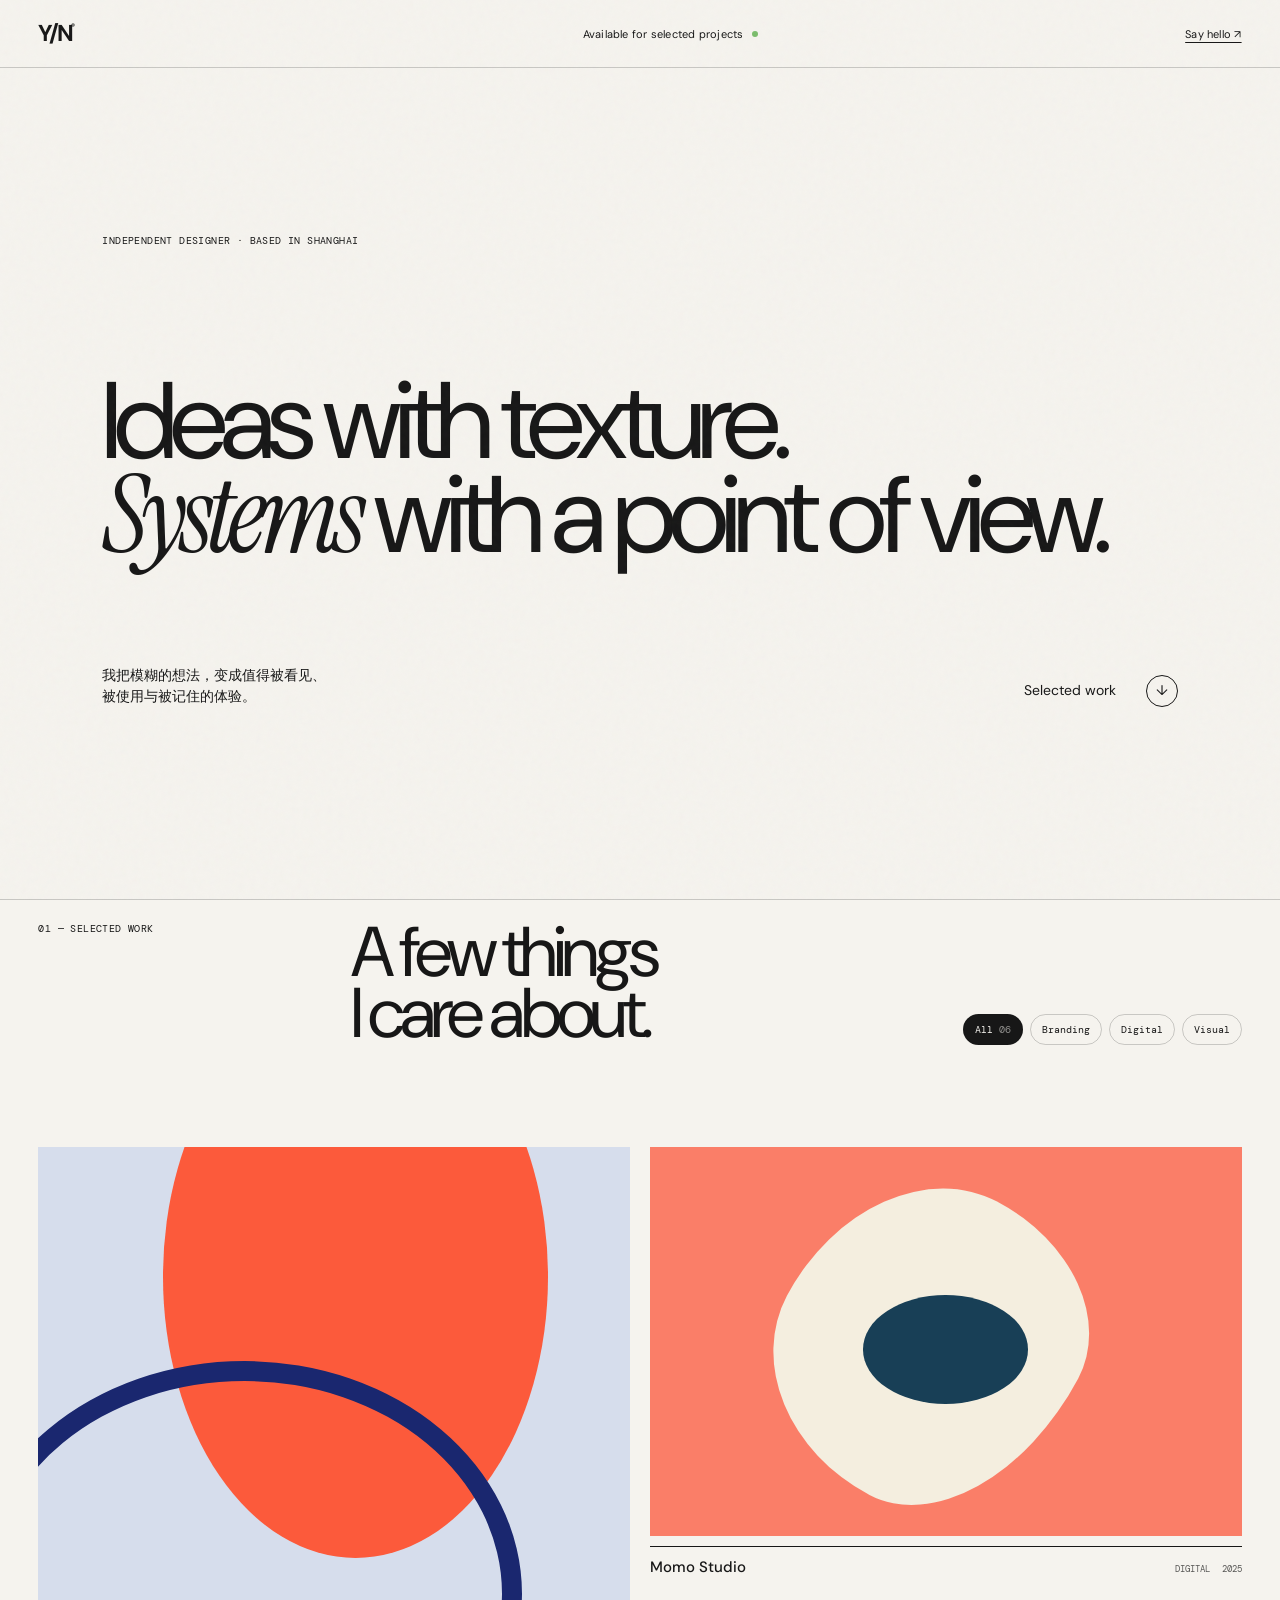
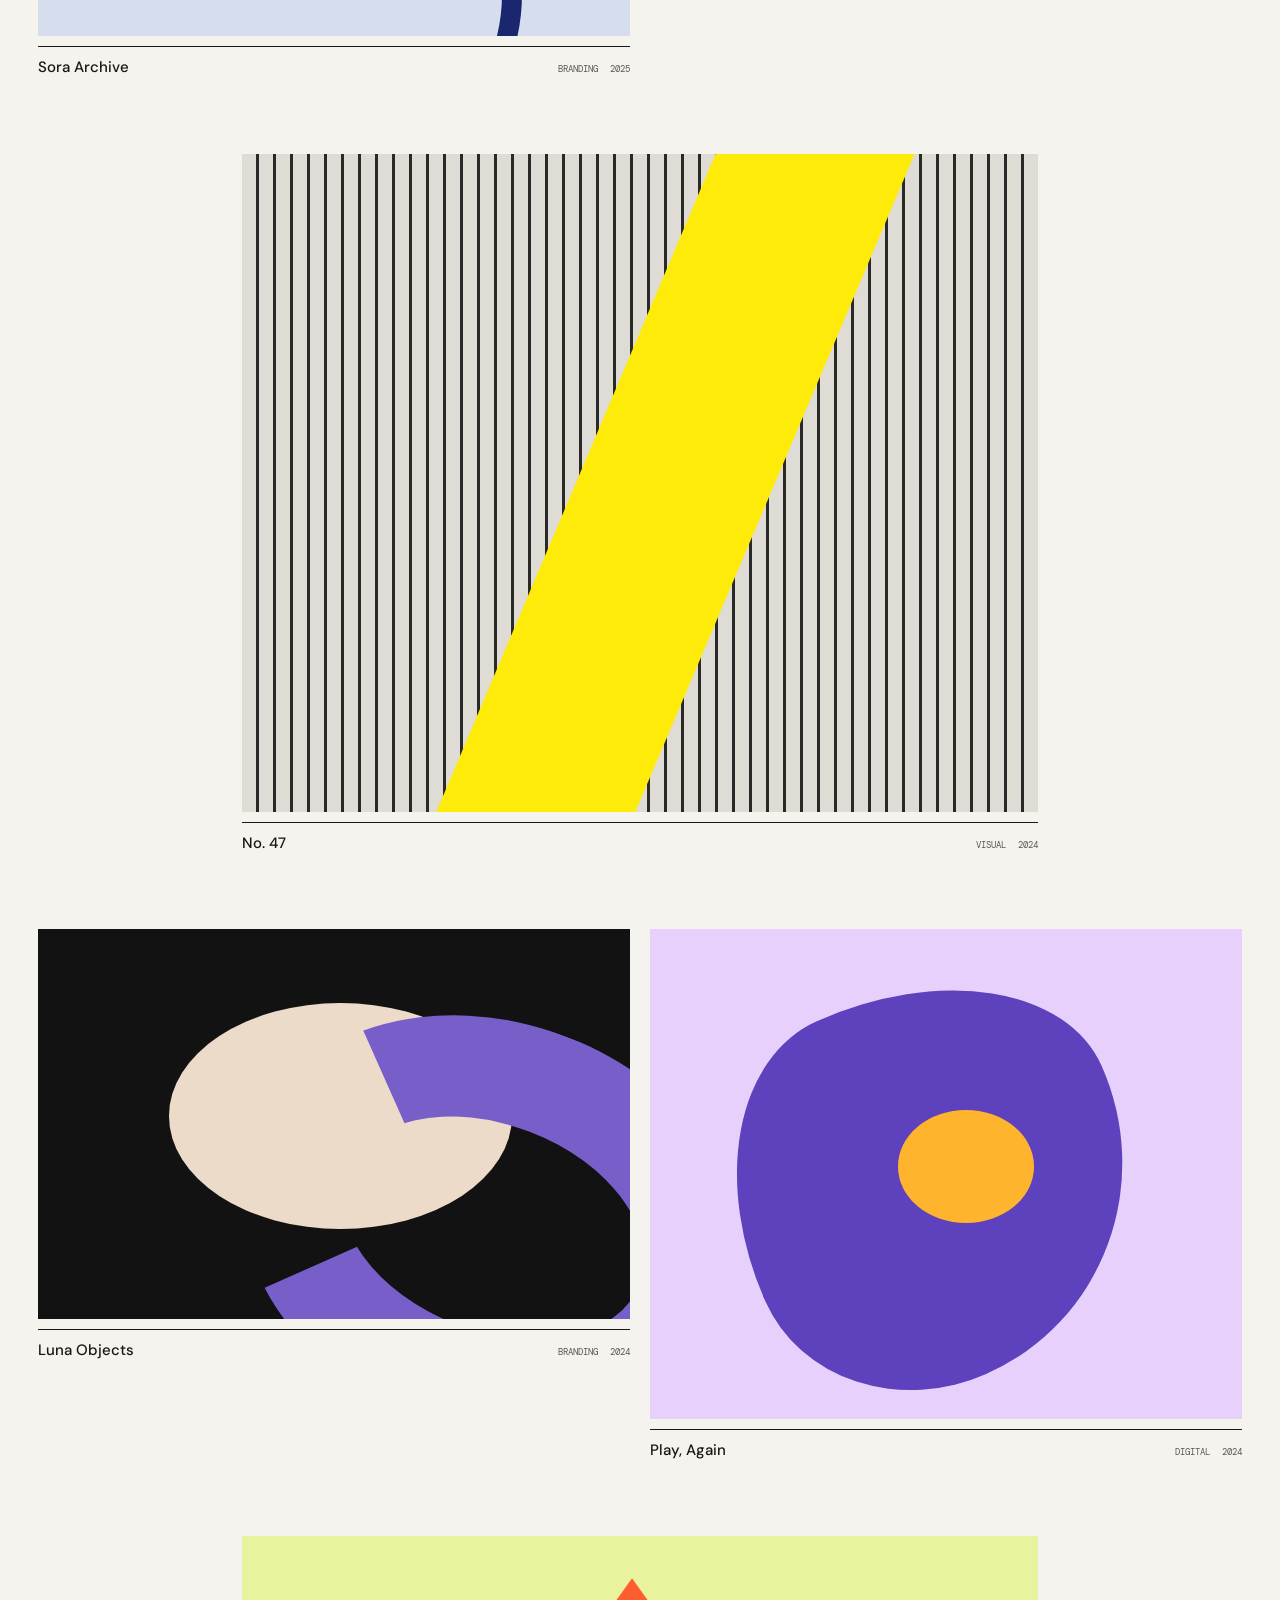
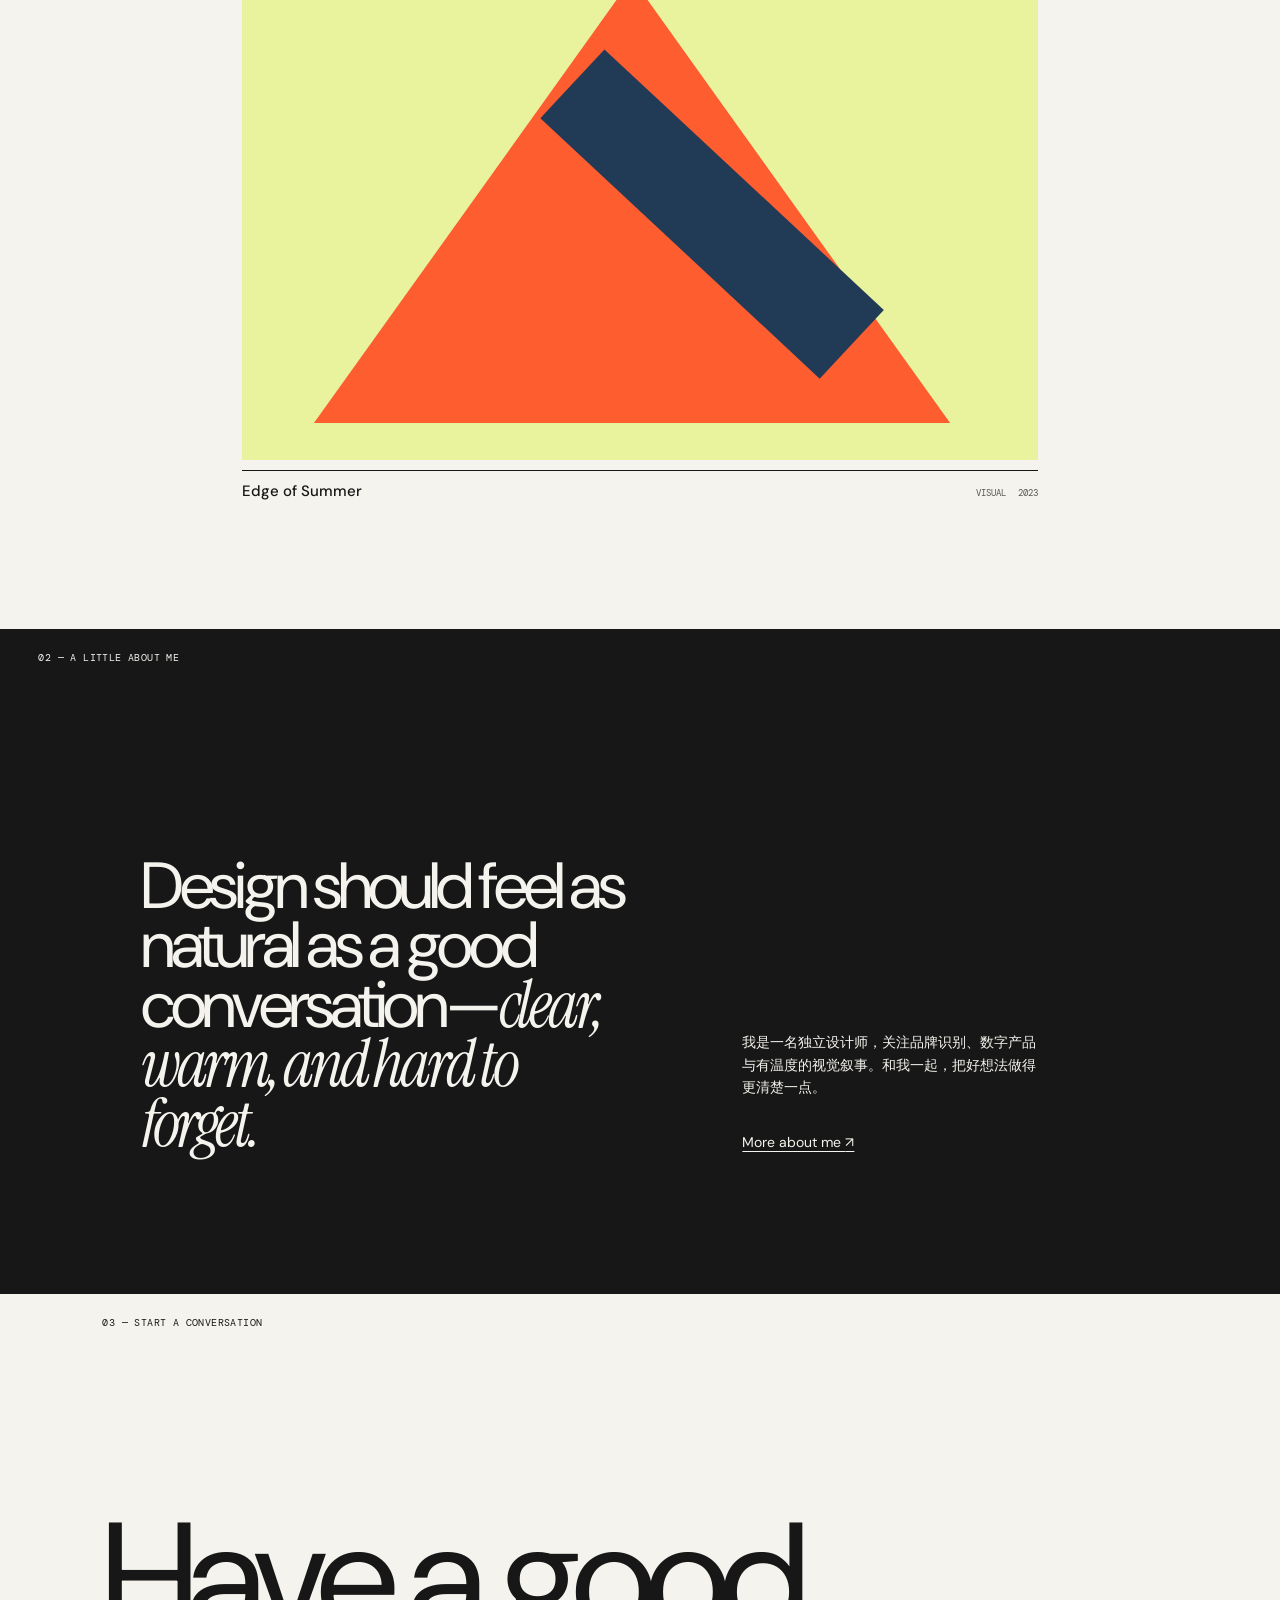
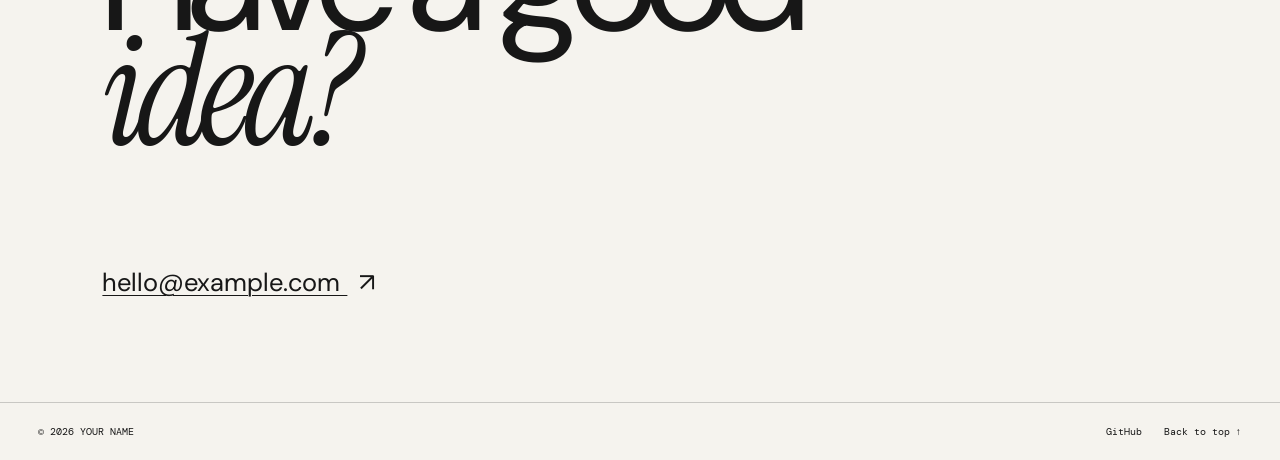
==== index.html @ c236bac7 "Create portfolio landing page" ====
<!doctype html>
<html lang="zh-CN">
  <head>
    <meta charset="UTF-8" />
    <meta name="viewport" content="width=device-width, initial-scale=1" />
    <meta
      name="description"
      content="YOUR NAME 的设计作品集，收录品牌、数字产品与视觉实验。"
    />
    <title>YOUR NAME — Design portfolio</title>
    <link rel="preconnect" href="https://fonts.googleapis.com" />
    <link rel="preconnect" href="https://fonts.gstatic.com" crossorigin />
    <link
      href="https://fonts.googleapis.com/css2?family=DM+Mono&family=DM+Sans:opsz,wght@9..40,400;9..40,500;9..40,700&family=Instrument+Serif:ital@0;1&display=swap"
      rel="stylesheet"
    />
    <link rel="stylesheet" href="style.css" />
  </head>
  <body>
    <div class="noise" aria-hidden="true"></div>

    <header class="site-header">
      <a class="wordmark" href="#top" aria-label="回到页面顶部">Y/N<span>®</span></a>
      <p class="availability">Available for selected projects <i></i></p>
      <a class="header-link" href="mailto:hello@example.com">Say hello ↗</a>
    </header>

    <main id="top">
      <section class="hero" aria-labelledby="hero-title">
        <p class="eyebrow">Independent designer · Based in Shanghai</p>
        <h1 id="hero-title">Ideas with texture.<br /><em>Systems</em> with a point of view.</h1>
        <div class="hero-foot">
          <p>
            我把模糊的想法，变成值得被看见、<br />
            被使用与被记住的体验。
          </p>
          <a class="scroll-cue" href="#work">Selected work <span>↓</span></a>
        </div>
      </section>

      <section class="work" id="work" aria-labelledby="work-title">
        <div class="section-head">
          <p class="eyebrow">01 — Selected work</p>
          <h2 id="work-title">A few things<br />I care about.</h2>
          <div class="filters" aria-label="作品分类">
            <button class="filter is-active" data-filter="all" type="button">All <span>06</span></button>
            <button class="filter" data-filter="Branding" type="button">Branding</button>
            <button class="filter" data-filter="Digital" type="button">Digital</button>
            <button class="filter" data-filter="Visual" type="button">Visual</button>
          </div>
        </div>
        <div class="projects" id="projects" aria-live="polite"></div>
      </section>

      <section class="about" id="about" aria-labelledby="about-title">
        <p class="eyebrow">02 — A little about me</p>
        <div class="about-copy">
          <h2 id="about-title">
            Design should feel as natural as a good conversation—<em>clear, warm, and hard to forget.</em>
          </h2>
          <div class="about-detail">
            <p>
              我是一名独立设计师，关注品牌识别、数字产品与有温度的视觉叙事。和我一起，把好想法做得更清楚一点。
            </p>
            <a class="text-link" href="mailto:hello@example.com">More about me <span>↗</span></a>
          </div>
        </div>
      </section>

      <section class="contact" id="contact" aria-labelledby="contact-title">
        <p class="eyebrow">03 — Start a conversation</p>
        <h2 id="contact-title">Have a good<br /><em>idea?</em></h2>
        <a class="contact-link" href="mailto:hello@example.com">hello@example.com <span>↗</span></a>
      </section>
    </main>

    <footer>
      <p>© <span id="year"></span> YOUR NAME</p>
      <div>
        <a href="https://github.com/AIcellTW93" target="_blank" rel="noreferrer">GitHub</a>
        <a href="#top">Back to top ↑</a>
      </div>
    </footer>

    <template id="project-template">
      <article class="project">
        <a class="project-link" href="#contact">
          <div class="project-image"><div class="art" aria-hidden="true"></div></div>
          <div class="project-meta">
            <h3></h3>
            <p class="project-type"></p>
            <p class="project-year"></p>
          </div>
        </a>
      </article>
    </template>
    <script src="script.js"></script>
  </body>
</html>
---- style.css ----
:root {
  --ink: #171717;
  --paper: #f5f3ee;
  --accent: #ff5c35;
  --line: rgba(23, 23, 23, 0.2);
  --sans: "DM Sans", "PingFang SC", "Microsoft YaHei", sans-serif;
  --serif: "Instrument Serif", "Songti SC", serif;
  --mono: "DM Mono", monospace;
}

* { box-sizing: border-box; }
html { scroll-behavior: smooth; }
body { background: var(--paper); color: var(--ink); font-family: var(--sans); margin: 0; }
a { color: inherit; text-decoration: none; }
button { color: inherit; font: inherit; }

.noise {
  background-image: url("data:image/svg+xml,%3Csvg viewBox='0 0 180 180' xmlns='http://www.w3.org/2000/svg'%3E%3Cfilter id='n'%3E%3CfeTurbulence type='fractalNoise' baseFrequency='.85' numOctaves='4' stitchTiles='stitch'/%3E%3C/filter%3E%3Crect width='100%25' height='100%25' filter='url(%23n)' opacity='.8'/%3E%3C/svg%3E");
  inset: 0; opacity: .035; pointer-events: none; position: fixed; z-index: 10;
}

.site-header, footer { align-items: center; display: flex; justify-content: space-between; padding: 22px 3vw; }
.site-header { border-bottom: 1px solid var(--line); font-size: 11px; letter-spacing: .02em; position: relative; z-index: 1; }
.wordmark { font-size: 23px; font-weight: 700; letter-spacing: -.12em; line-height: 1; }
.wordmark span { font-size: 8px; letter-spacing: 0; vertical-align: top; }
.availability { align-items: center; display: flex; gap: 8px; margin: 0 0 0 80px; }
.availability i { animation: breathe 2s infinite; background: #7bbd6c; border-radius: 50%; height: 6px; width: 6px; }
.header-link, .text-link, .contact-link { text-decoration: underline; text-decoration-thickness: 1px; text-underline-offset: 4px; }

.hero { min-height: calc(100vh - 69px); padding: 13vw 8vw 4vw; }
.eyebrow { font-family: var(--mono); font-size: 10px; letter-spacing: .04em; margin: 0; text-transform: uppercase; }
h1, h2, h3, p { margin-top: 0; }
h1, h2 { font-weight: 400; letter-spacing: -.065em; }
h1 { font-size: clamp(54px, 8.5vw, 142px); line-height: .86; margin: 10vw 0 8vw; max-width: 1300px; }
em { font-family: var(--serif); font-weight: 400; }
.hero-foot { align-items: flex-end; display: flex; font-size: 14px; justify-content: space-between; line-height: 1.5; }
.hero-foot p { margin: 0; }
.scroll-cue { align-items: center; display: flex; gap: 30px; }
.scroll-cue span { border: 1px solid var(--ink); border-radius: 100%; display: grid; height: 32px; place-items: center; transition: background .25s, color .25s; width: 32px; }
.scroll-cue:hover span { background: var(--ink); color: var(--paper); }

.work { border-top: 1px solid var(--line); padding: 22px 3vw 10vw; }
.section-head { display: grid; grid-template-columns: 1fr 2fr 1fr; gap: 24px; margin-bottom: 8vw; }
.section-head h2 { font-size: clamp(42px, 5.5vw, 86px); line-height: .87; margin: 0; }
.filters { align-self: end; display: flex; flex-wrap: wrap; gap: 7px; justify-content: flex-end; }
.filter { background: transparent; border: 1px solid var(--line); border-radius: 30px; cursor: pointer; font-family: var(--mono); font-size: 10px; padding: 8px 11px; transition: background .2s, color .2s; }
.filter span { opacity: .55; }
.filter:hover, .filter.is-active { background: var(--ink); color: var(--paper); }
.projects { display: grid; grid-template-columns: repeat(12, 1fr); gap: 6vw 1.5vw; }
.project { grid-column: span 6; }
.project:nth-child(3n) { grid-column: 3 / span 8; }
.project[hidden] { display: none; }
.project-link { display: block; }
.project-image { background: #dfd8cf; overflow: hidden; position: relative; }
.project:nth-child(odd) .project-image { aspect-ratio: 1.21 / 1; }
.project:nth-child(even) .project-image { aspect-ratio: 1.52 / 1; }
.art { height: 100%; overflow: hidden; position: relative; transform: scale(1); transition: transform .7s cubic-bezier(.2,.8,.2,1); width: 100%; }
.project-link:hover .art { transform: scale(1.04); }
.art::before, .art::after { content: ""; position: absolute; }
.art--sora { background: #d6ddec; }
.art--sora::before { background: #fc5a3b; border-radius: 50%; height: 115%; left: 21%; top: -31%; width: 65%; }
.art--sora::after { border: 1.6vw solid #1a276f; border-radius: 50%; bottom: -39%; height: 87%; left: -12%; width: 87%; }
.art--momo { background: #fa7e68; }
.art--momo::before { background: #f4eedf; border-radius: 48% 52% 44% 56% / 57% 37% 63% 43%; height: 82%; left: 22%; top: 10%; transform: rotate(28deg); width: 50%; }
.art--momo::after { background: #183f56; border-radius: 50%; height: 28%; left: 36%; top: 38%; width: 28%; }
.art--mono { background: #dedcd4; }
.art--mono::before { background: repeating-linear-gradient(90deg, transparent 0 14px, #151515 14px 17px); inset: 0; opacity: .9; }
.art--mono::after { background: #ffeb0a; height: 100%; left: 42%; transform: skew(-23deg); width: 25%; }
.art--luna { background: #121212; }
.art--luna::before { background: #eddbca; border-radius: 50%; height: 58%; left: 22%; top: 19%; width: 58%; }
.art--luna::after { border: min(8vw, 120px) solid #785ec9; border-left-color: transparent; border-radius: 50%; height: 53%; left: 33%; top: 24%; transform: rotate(21deg); width: 53%; }
.art--play { background: #e7d0fb; }
.art--play::before { background: #5e41bc; border-radius: 40% 60% 57% 43% / 60% 40% 60% 40%; height: 80%; left: 14%; top: 12%; transform: rotate(-24deg); width: 68%; }
.art--play::after { background: #ffb42e; border-radius: 50%; height: 23%; left: 42%; top: 37%; width: 23%; }
.art--edge { background: #e9f29d; }
.art--edge::before { background: #fe5d30; clip-path: polygon(50% 0, 100% 100%, 0 100%); height: 85%; left: 9%; top: 8%; width: 80%; }
.art--edge::after { background: #213a55; height: 18%; left: 35%; top: 44%; transform: rotate(43deg); width: 48%; }
.project-meta { align-items: baseline; border-top: 1px solid var(--ink); display: grid; gap: 12px; grid-template-columns: 1fr auto auto; margin-top: 10px; padding-top: 10px; }
.project-meta h3 { font-size: 15px; font-weight: 500; margin: 0; }
.project-meta p { font-family: var(--mono); font-size: 9px; margin: 0; opacity: .7; text-transform: uppercase; }

.about { background: var(--ink); color: var(--paper); padding: 22px 3vw 11vw; }
.about-copy { display: grid; grid-template-columns: 1fr 1fr; gap: 2vw; margin: 15vw 8vw 0; }
.about h2 { font-size: clamp(40px, 5.1vw, 80px); line-height: .91; margin: 0; }
.about-detail { align-self: end; font-size: 14px; line-height: 1.6; margin-left: 7vw; max-width: 300px; }
.about-detail p { margin-bottom: 32px; }

.contact { min-height: 78vh; padding: 22px 8vw 8vw; position: relative; }
.contact h2 { font-size: clamp(70px, 12vw, 200px); line-height: .75; margin: 15vw 0 9vw; }
.contact-link { font-size: clamp(18px, 2vw, 30px); }
.contact-link span { display: inline-block; margin-left: 12px; transition: transform .2s; }
.contact-link:hover span { transform: translate(4px, -4px); }
footer { border-top: 1px solid var(--line); font-family: var(--mono); font-size: 10px; }
footer p { margin: 0; }
footer div { display: flex; gap: 22px; }

@keyframes breathe { 50% { opacity: .25; transform: scale(.75); } }
@media (max-width: 720px) {
  .site-header, footer { padding: 18px 5vw; }
  .availability { display: none; }
  .hero { min-height: calc(100vh - 60px); padding: 22vw 5vw 7vw; }
  h1 { margin: 22vw 0 20vw; }
  .hero-foot { align-items: flex-start; flex-direction: column; gap: 28px; }
  .work, .about { padding-left: 5vw; padding-right: 5vw; }
  .section-head { display: block; margin-bottom: 16vw; }
  .section-head h2 { margin: 12vw 0; }
  .filters { justify-content: flex-start; }
  .projects { gap: 13vw 3vw; }
  .project, .project:nth-child(3n) { grid-column: span 12; }
  .project:nth-child(odd) .project-image, .project:nth-child(even) .project-image { aspect-ratio: 1.1 / 1; }
  .project-meta { grid-template-columns: 1fr auto; }
  .project-type { display: none; }
  .about-copy { display: block; margin: 26vw 0 0; }
  .about-detail { margin: 16vw 0 0 25%; }
  .contact { min-height: 68vh; padding: 22px 5vw 12vw; }
  .contact h2 { margin: 32vw 0 18vw; }
  footer { align-items: flex-start; }
  footer div { flex-direction: column; gap: 8px; text-align: right; }
}
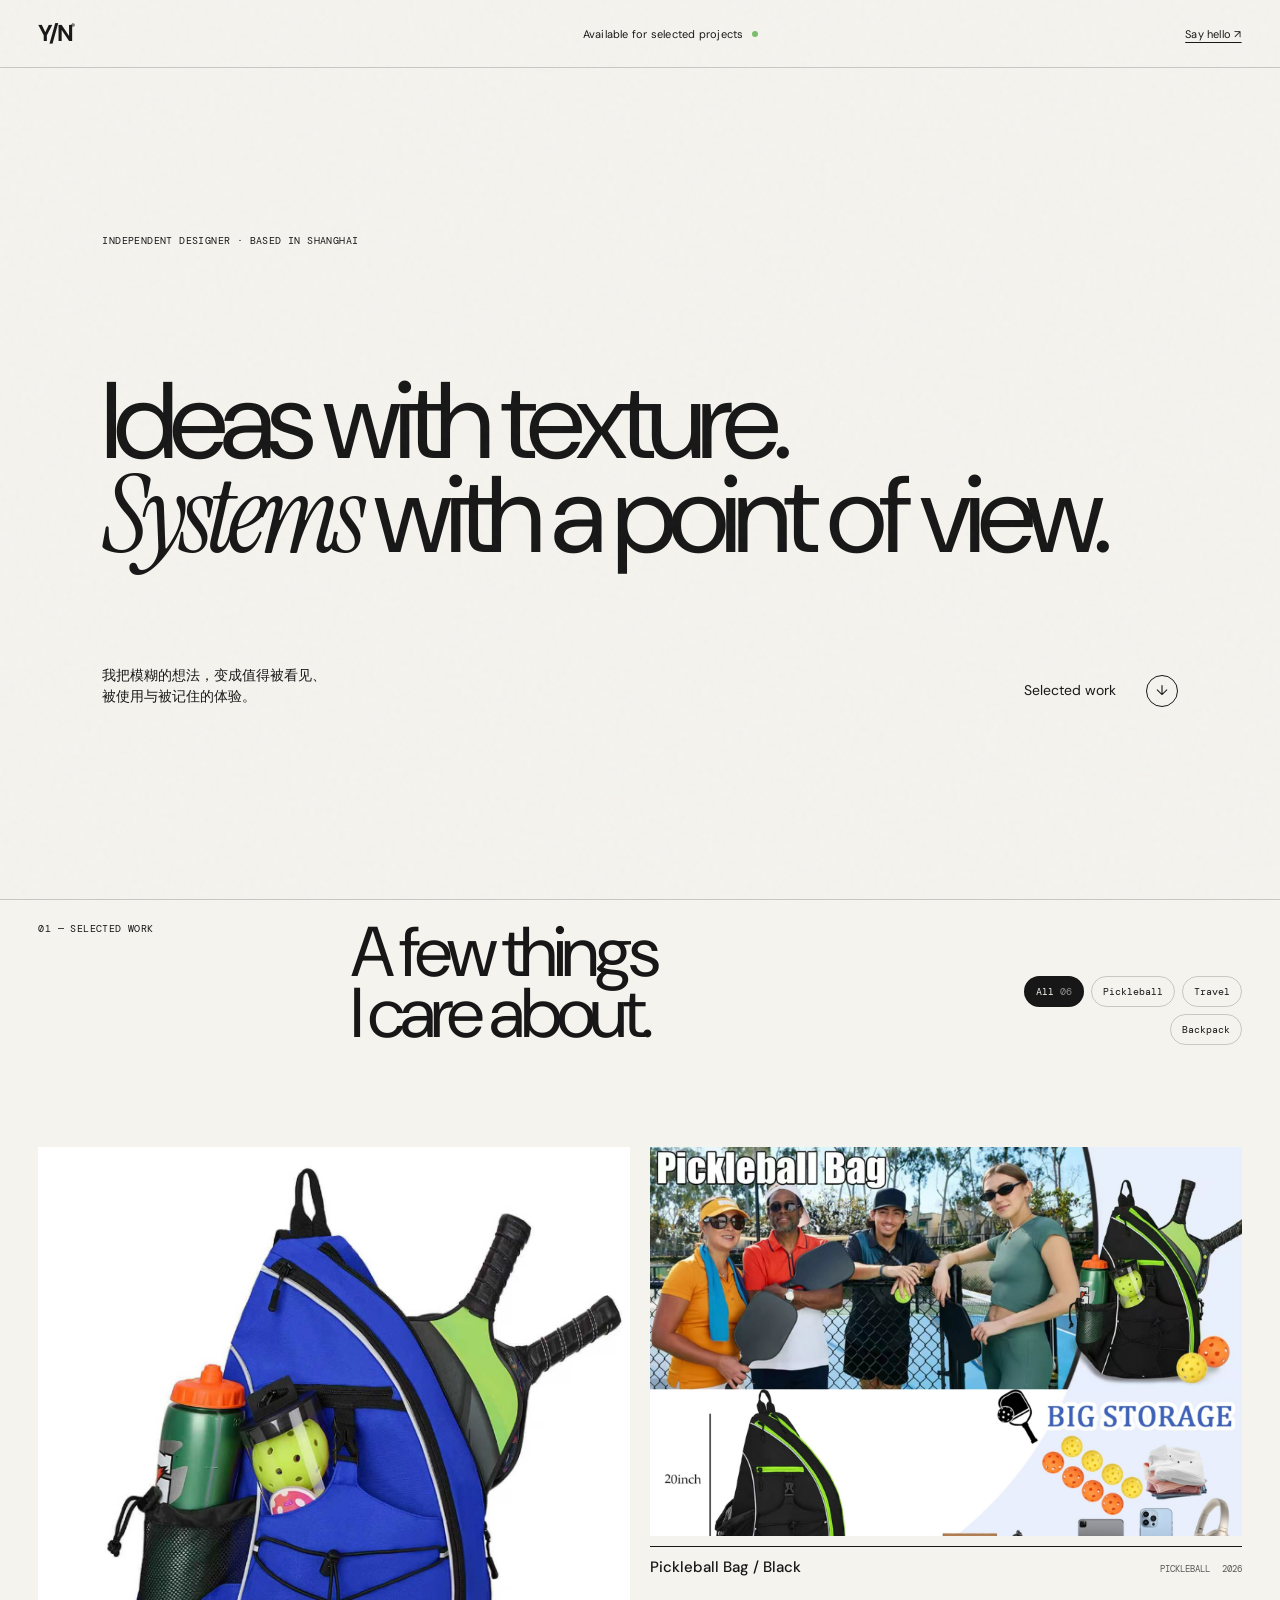
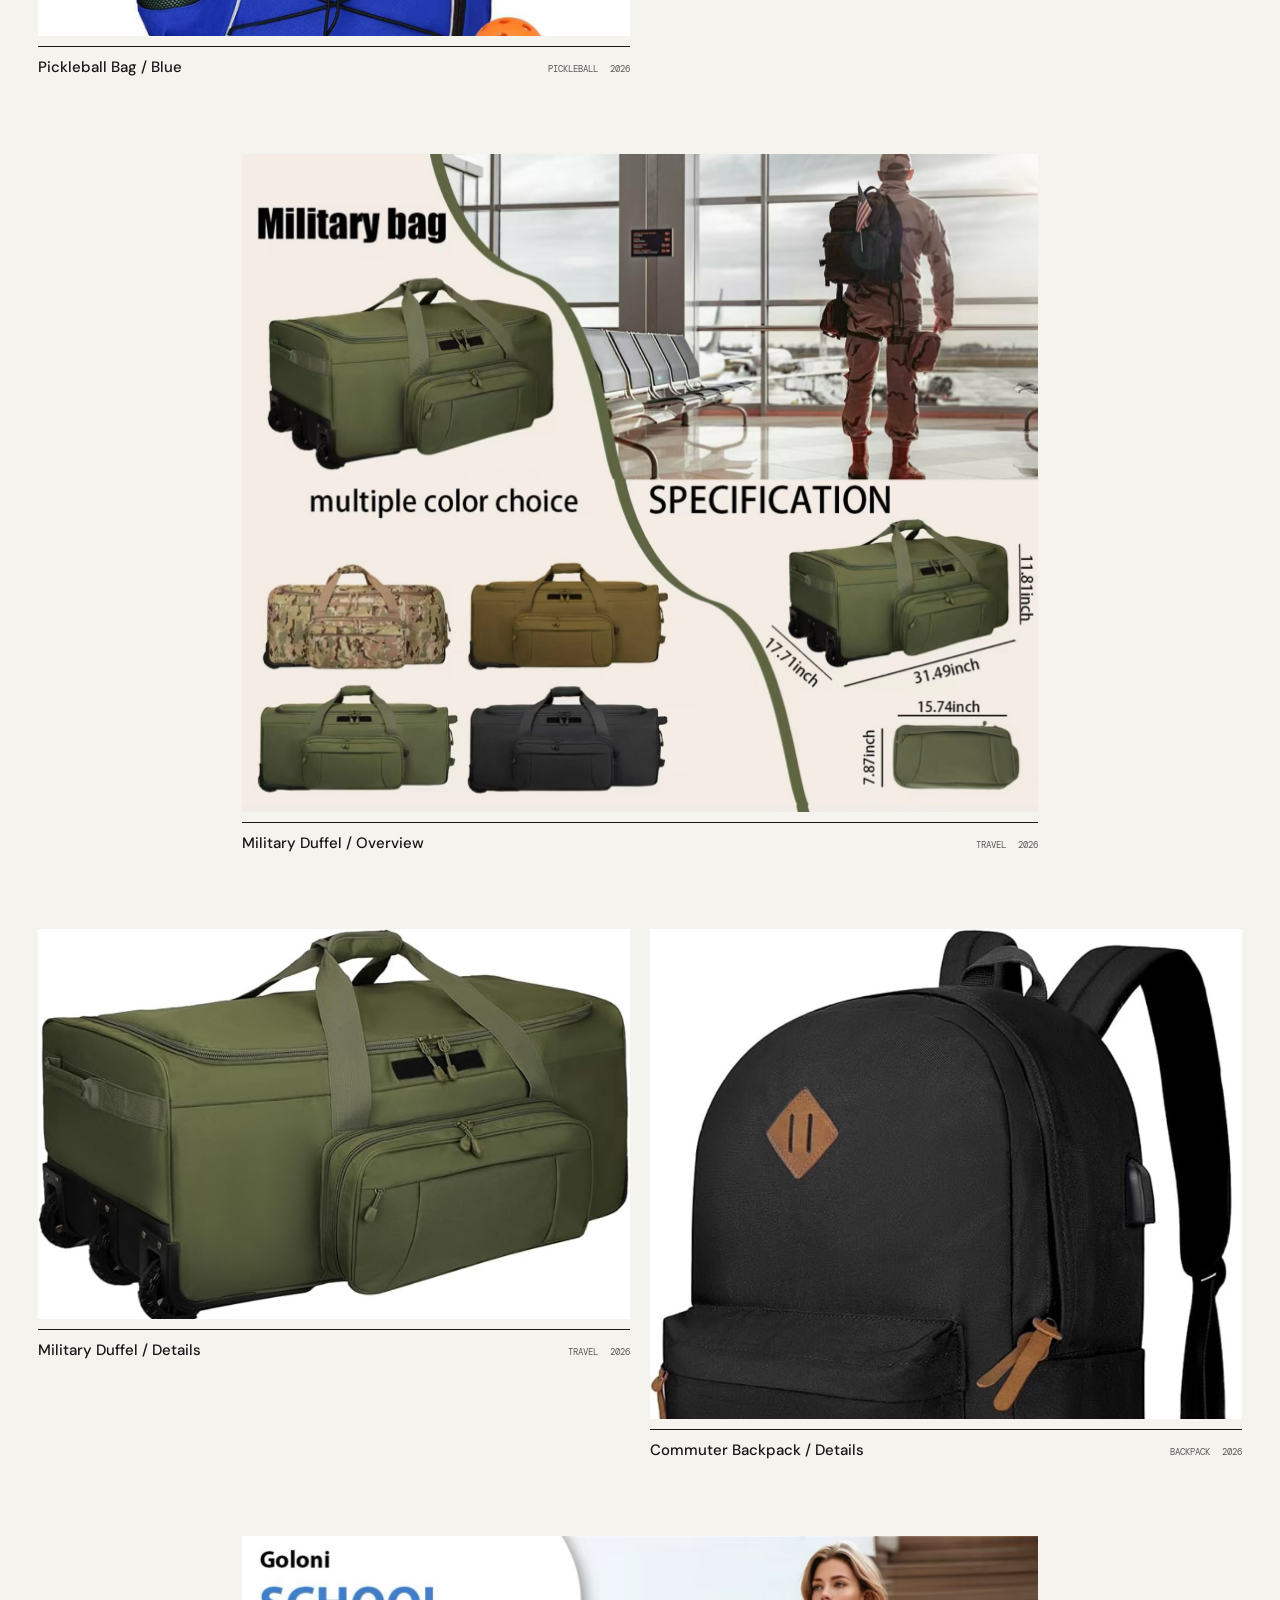
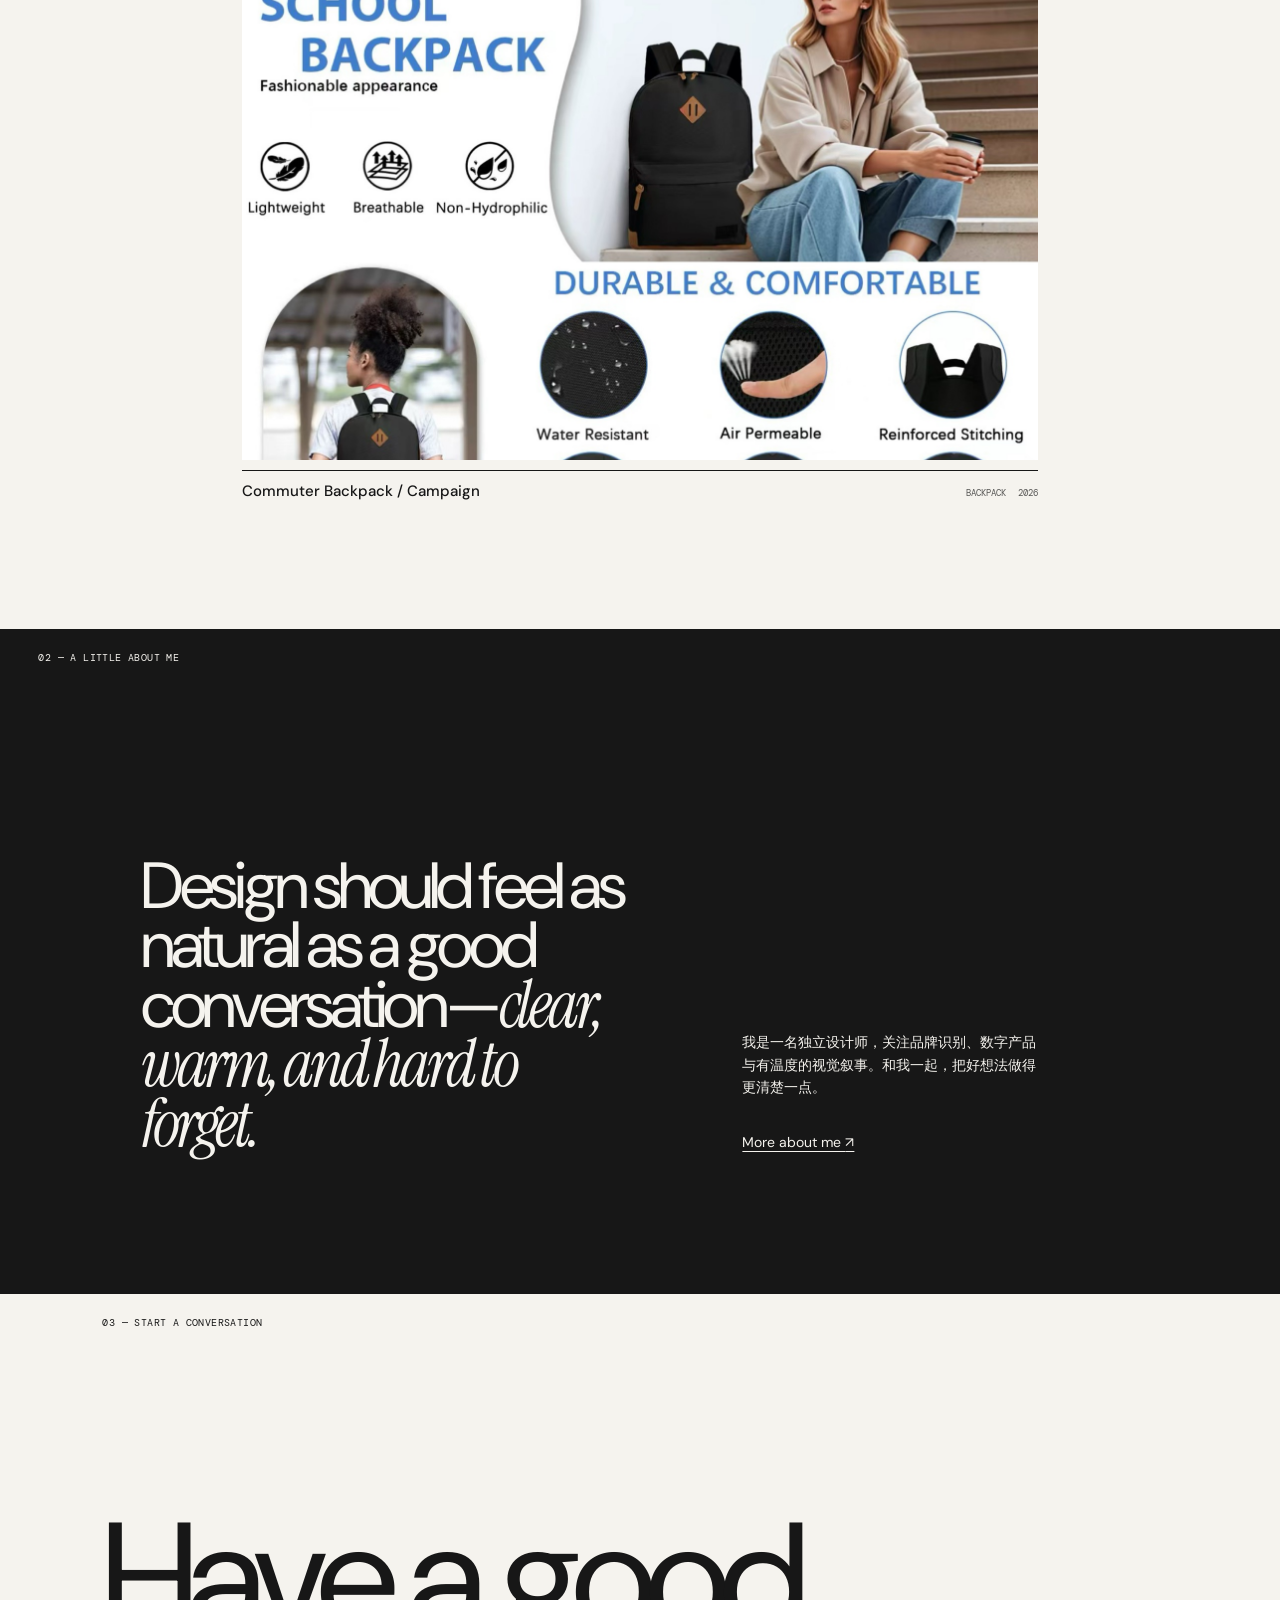
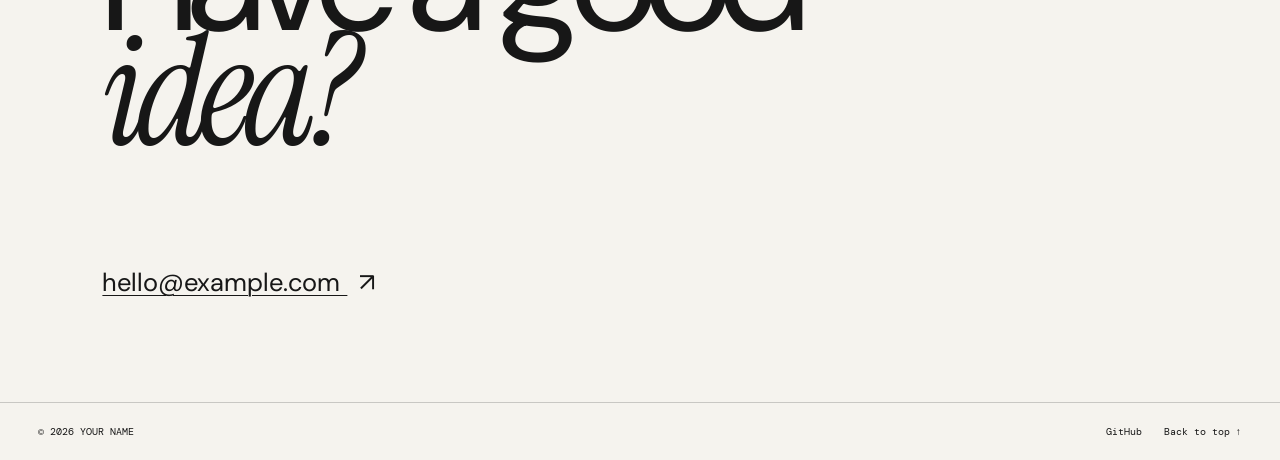
==== commit 12d7266d: "Add product visual portfolio" ====
--- a/index.html
+++ b/index.html
@@ -5,9 +5,9 @@
     <meta name="viewport" content="width=device-width, initial-scale=1" />
     <meta
       name="description"
-      content="YOUR NAME 的设计作品集，收录品牌、数字产品与视觉实验。"
+      content="AIcellTW93 的商品视觉设计作品集。"
     />
-    <title>YOUR NAME — Design portfolio</title>
+    <title>AIcellTW93 — Product visuals</title>
     <link rel="preconnect" href="https://fonts.googleapis.com" />
     <link rel="preconnect" href="https://fonts.gstatic.com" crossorigin />
     <link
@@ -44,9 +44,9 @@
           <h2 id="work-title">A few things<br />I care about.</h2>
           <div class="filters" aria-label="作品分类">
             <button class="filter is-active" data-filter="all" type="button">All <span>06</span></button>
-            <button class="filter" data-filter="Branding" type="button">Branding</button>
-            <button class="filter" data-filter="Digital" type="button">Digital</button>
-            <button class="filter" data-filter="Visual" type="button">Visual</button>
+            <button class="filter" data-filter="Pickleball" type="button">Pickleball</button>
+            <button class="filter" data-filter="Travel" type="button">Travel</button>
+            <button class="filter" data-filter="Backpack" type="button">Backpack</button>
           </div>
         </div>
         <div class="projects" id="projects" aria-live="polite"></div>
@@ -84,7 +84,7 @@
 
     <template id="project-template">
       <article class="project">
-        <a class="project-link" href="#contact">
+        <a class="project-link" href="#contact" target="_blank" rel="noreferrer">
           <div class="project-image"><div class="art" aria-hidden="true"></div></div>
           <div class="project-meta">
             <h3></h3>
--- a/style.css
+++ b/style.css
@@ -56,6 +56,7 @@
 .project:nth-child(even) .project-image { aspect-ratio: 1.52 / 1; }
 .art { height: 100%; overflow: hidden; position: relative; transform: scale(1); transition: transform .7s cubic-bezier(.2,.8,.2,1); width: 100%; }
 .project-link:hover .art { transform: scale(1.04); }
+.art--image { display: block; object-fit: cover; object-position: center top; }
 .art::before, .art::after { content: ""; position: absolute; }
 .art--sora { background: #d6ddec; }
 .art--sora::before { background: #fc5a3b; border-radius: 50%; height: 115%; left: 21%; top: -31%; width: 65%; }
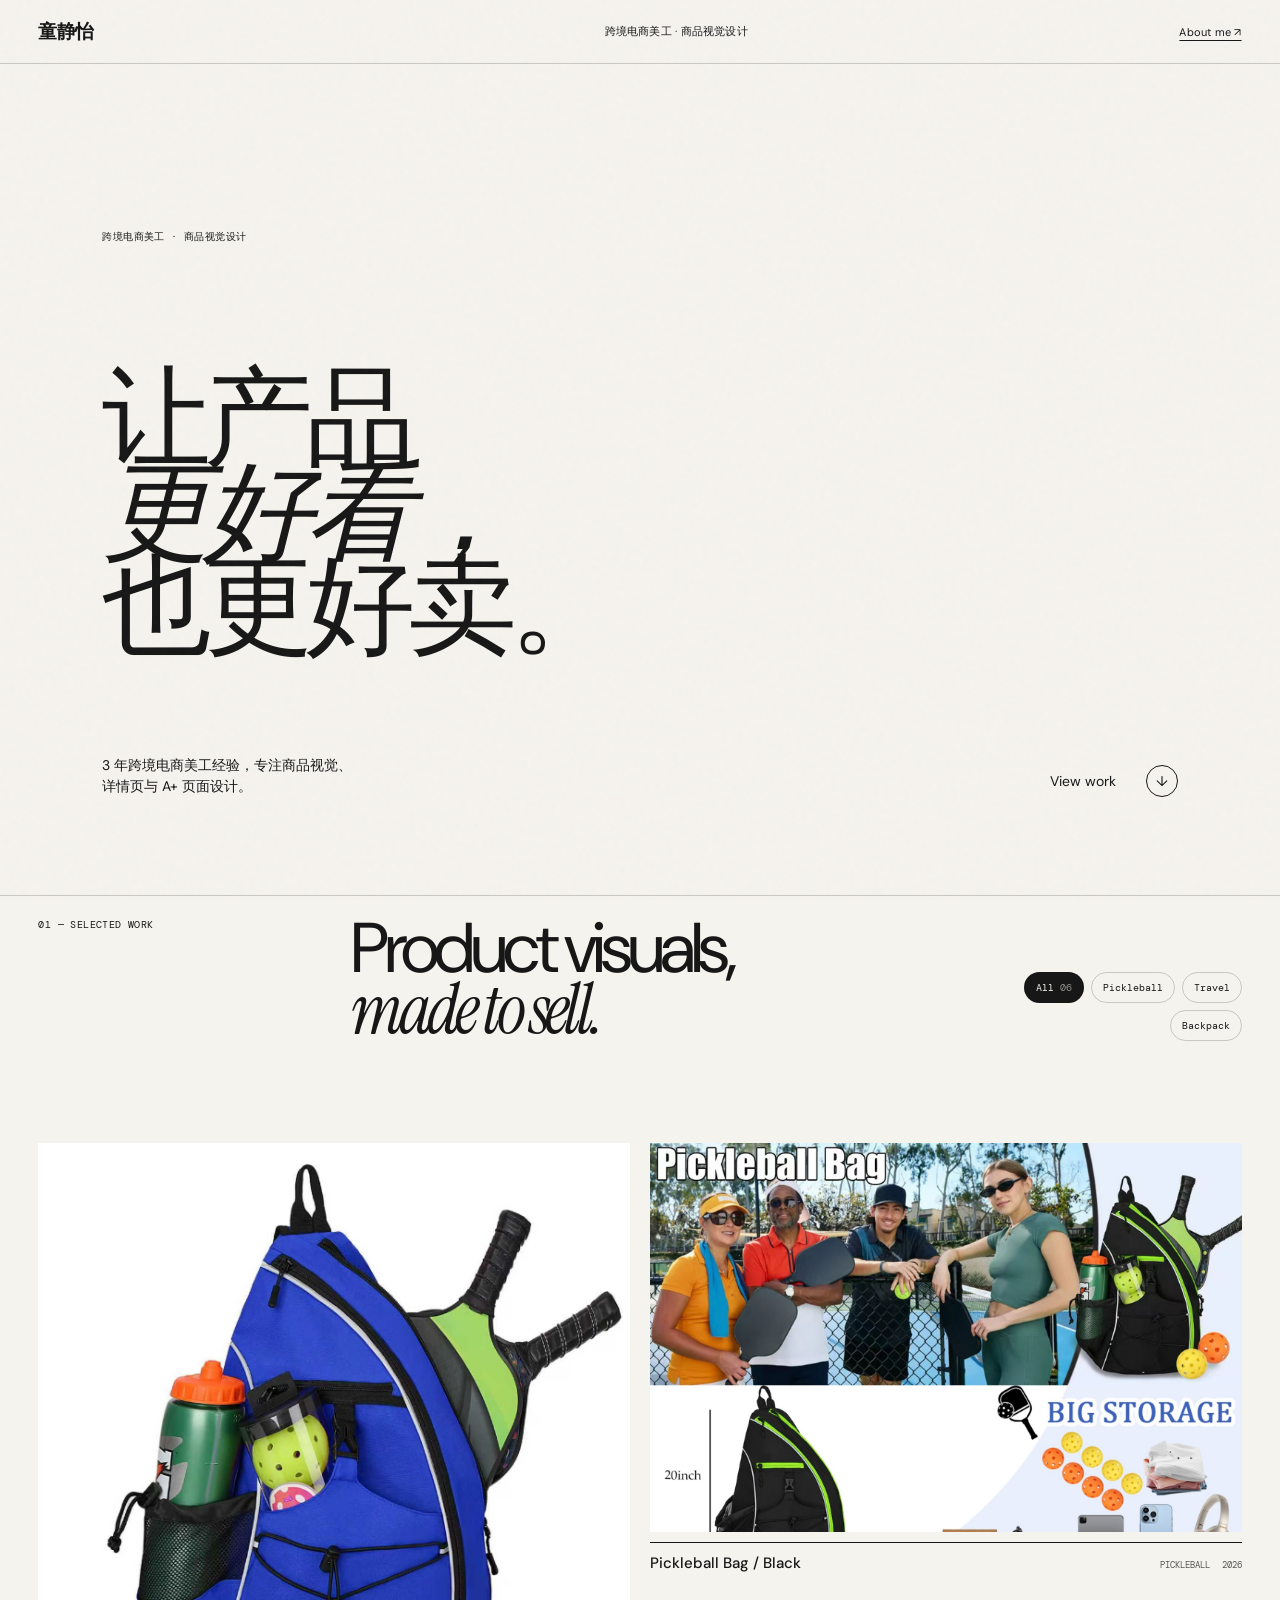
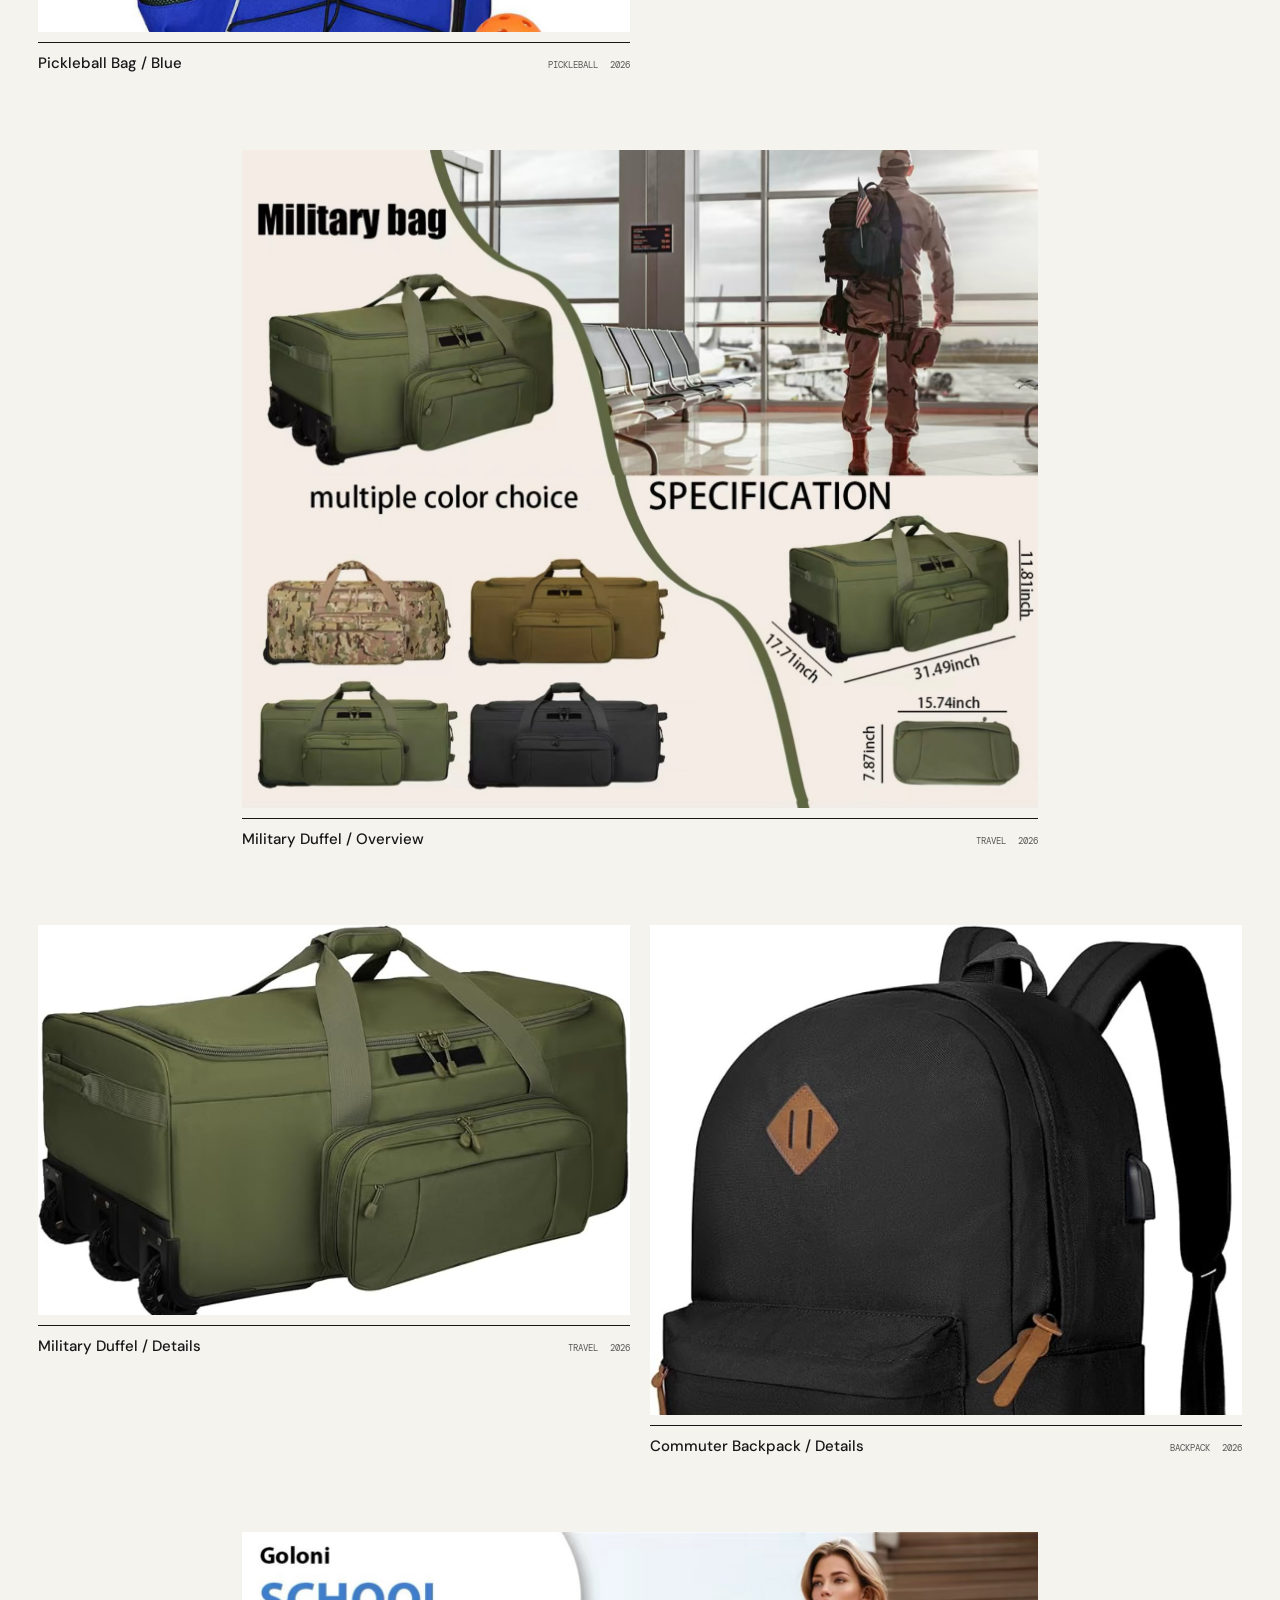
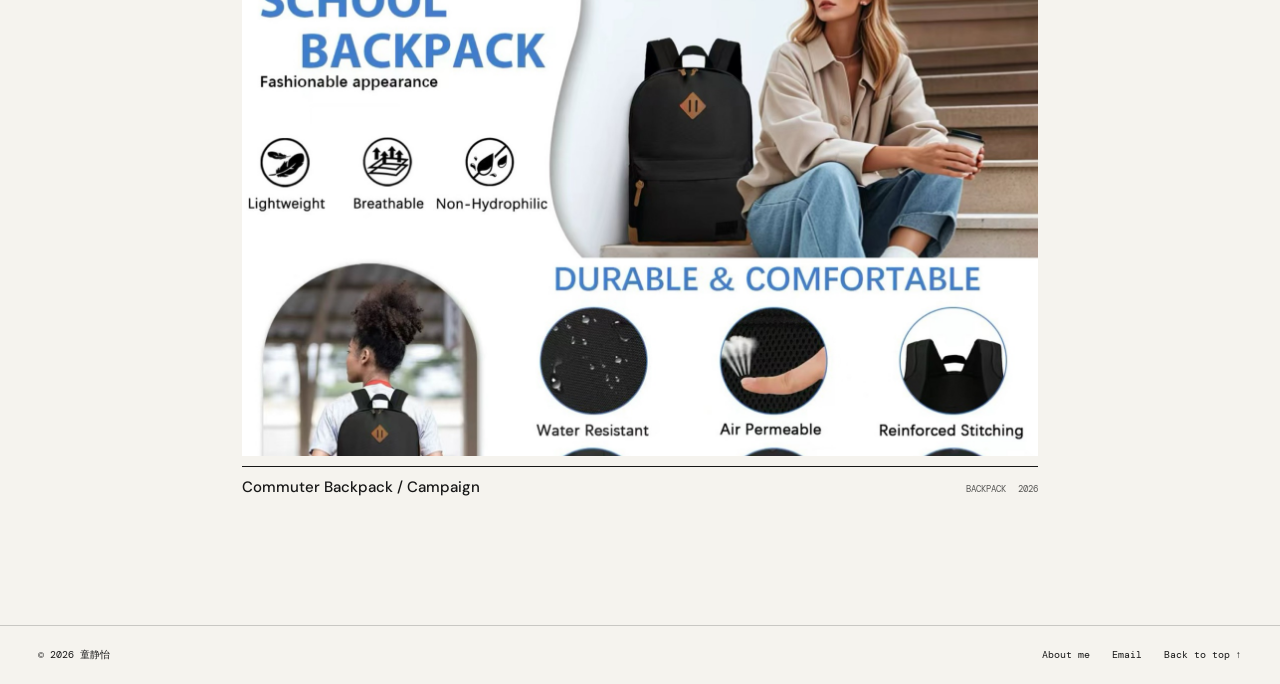
==== commit f2edcba0: "Add resume and about page" ====
--- a/index.html
+++ b/index.html
@@ -5,9 +5,9 @@
     <meta name="viewport" content="width=device-width, initial-scale=1" />
     <meta
       name="description"
-      content="AIcellTW93 的商品视觉设计作品集。"
+      content="童静怡的跨境电商商品视觉设计作品集。"
     />
-    <title>AIcellTW93 — Product visuals</title>
+    <title>童静怡 — 商品视觉设计</title>
     <link rel="preconnect" href="https://fonts.googleapis.com" />
     <link rel="preconnect" href="https://fonts.gstatic.com" crossorigin />
     <link
@@ -20,28 +20,28 @@
     <div class="noise" aria-hidden="true"></div>
 
     <header class="site-header">
-      <a class="wordmark" href="#top" aria-label="回到页面顶部">Y/N<span>®</span></a>
-      <p class="availability">Available for selected projects <i></i></p>
-      <a class="header-link" href="mailto:hello@example.com">Say hello ↗</a>
+      <a class="wordmark" href="#top" aria-label="回到页面顶部">童静怡</a>
+      <p class="role">跨境电商美工 · 商品视觉设计</p>
+      <a class="header-link" href="about.html">About me ↗</a>
     </header>
 
     <main id="top">
       <section class="hero" aria-labelledby="hero-title">
-        <p class="eyebrow">Independent designer · Based in Shanghai</p>
-        <h1 id="hero-title">Ideas with texture.<br /><em>Systems</em> with a point of view.</h1>
+        <p class="eyebrow">跨境电商美工 · 商品视觉设计</p>
+        <h1 id="hero-title">让产品<br /><em>更好看，</em><br />也更好卖。</h1>
         <div class="hero-foot">
           <p>
-            我把模糊的想法，变成值得被看见、<br />
-            被使用与被记住的体验。
+            3 年跨境电商美工经验，专注商品视觉、<br />
+            详情页与 A+ 页面设计。
           </p>
-          <a class="scroll-cue" href="#work">Selected work <span>↓</span></a>
+          <a class="scroll-cue" href="#work">View work <span>↓</span></a>
         </div>
       </section>
 
       <section class="work" id="work" aria-labelledby="work-title">
         <div class="section-head">
           <p class="eyebrow">01 — Selected work</p>
-          <h2 id="work-title">A few things<br />I care about.</h2>
+          <h2 id="work-title">Product visuals,<br /><em>made to sell.</em></h2>
           <div class="filters" aria-label="作品分类">
             <button class="filter is-active" data-filter="all" type="button">All <span>06</span></button>
             <button class="filter" data-filter="Pickleball" type="button">Pickleball</button>
@@ -52,39 +52,20 @@
         <div class="projects" id="projects" aria-live="polite"></div>
       </section>
 
-      <section class="about" id="about" aria-labelledby="about-title">
-        <p class="eyebrow">02 — A little about me</p>
-        <div class="about-copy">
-          <h2 id="about-title">
-            Design should feel as natural as a good conversation—<em>clear, warm, and hard to forget.</em>
-          </h2>
-          <div class="about-detail">
-            <p>
-              我是一名独立设计师，关注品牌识别、数字产品与有温度的视觉叙事。和我一起，把好想法做得更清楚一点。
-            </p>
-            <a class="text-link" href="mailto:hello@example.com">More about me <span>↗</span></a>
-          </div>
-        </div>
-      </section>
-
-      <section class="contact" id="contact" aria-labelledby="contact-title">
-        <p class="eyebrow">03 — Start a conversation</p>
-        <h2 id="contact-title">Have a good<br /><em>idea?</em></h2>
-        <a class="contact-link" href="mailto:hello@example.com">hello@example.com <span>↗</span></a>
-      </section>
     </main>
 
     <footer>
-      <p>© <span id="year"></span> YOUR NAME</p>
+      <p>© <span id="year"></span> 童静怡</p>
       <div>
-        <a href="https://github.com/AIcellTW93" target="_blank" rel="noreferrer">GitHub</a>
+        <a href="about.html">About me</a>
+        <a href="mailto:2194847403@qq.com">Email</a>
         <a href="#top">Back to top ↑</a>
       </div>
     </footer>
 
     <template id="project-template">
       <article class="project">
-        <a class="project-link" href="#contact" target="_blank" rel="noreferrer">
+        <a class="project-link" href="#" target="_blank" rel="noreferrer">
           <div class="project-image"><div class="art" aria-hidden="true"></div></div>
           <div class="project-meta">
             <h3></h3>
--- a/style.css
+++ b/style.css
@@ -21,11 +21,9 @@
 
 .site-header, footer { align-items: center; display: flex; justify-content: space-between; padding: 22px 3vw; }
 .site-header { border-bottom: 1px solid var(--line); font-size: 11px; letter-spacing: .02em; position: relative; z-index: 1; }
-.wordmark { font-size: 23px; font-weight: 700; letter-spacing: -.12em; line-height: 1; }
-.wordmark span { font-size: 8px; letter-spacing: 0; vertical-align: top; }
-.availability { align-items: center; display: flex; gap: 8px; margin: 0 0 0 80px; }
-.availability i { animation: breathe 2s infinite; background: #7bbd6c; border-radius: 50%; height: 6px; width: 6px; }
-.header-link, .text-link, .contact-link { text-decoration: underline; text-decoration-thickness: 1px; text-underline-offset: 4px; }
+.wordmark { font-size: 19px; font-weight: 700; letter-spacing: -.04em; line-height: 1; }
+.role { margin: 0 0 0 80px; }
+.header-link { text-decoration: underline; text-decoration-thickness: 1px; text-underline-offset: 4px; }
 
 .hero { min-height: calc(100vh - 69px); padding: 13vw 8vw 4vw; }
 .eyebrow { font-family: var(--mono); font-size: 10px; letter-spacing: .04em; margin: 0; text-transform: uppercase; }
@@ -57,52 +55,41 @@
 .art { height: 100%; overflow: hidden; position: relative; transform: scale(1); transition: transform .7s cubic-bezier(.2,.8,.2,1); width: 100%; }
 .project-link:hover .art { transform: scale(1.04); }
 .art--image { display: block; object-fit: cover; object-position: center top; }
-.art::before, .art::after { content: ""; position: absolute; }
-.art--sora { background: #d6ddec; }
-.art--sora::before { background: #fc5a3b; border-radius: 50%; height: 115%; left: 21%; top: -31%; width: 65%; }
-.art--sora::after { border: 1.6vw solid #1a276f; border-radius: 50%; bottom: -39%; height: 87%; left: -12%; width: 87%; }
-.art--momo { background: #fa7e68; }
-.art--momo::before { background: #f4eedf; border-radius: 48% 52% 44% 56% / 57% 37% 63% 43%; height: 82%; left: 22%; top: 10%; transform: rotate(28deg); width: 50%; }
-.art--momo::after { background: #183f56; border-radius: 50%; height: 28%; left: 36%; top: 38%; width: 28%; }
-.art--mono { background: #dedcd4; }
-.art--mono::before { background: repeating-linear-gradient(90deg, transparent 0 14px, #151515 14px 17px); inset: 0; opacity: .9; }
-.art--mono::after { background: #ffeb0a; height: 100%; left: 42%; transform: skew(-23deg); width: 25%; }
-.art--luna { background: #121212; }
-.art--luna::before { background: #eddbca; border-radius: 50%; height: 58%; left: 22%; top: 19%; width: 58%; }
-.art--luna::after { border: min(8vw, 120px) solid #785ec9; border-left-color: transparent; border-radius: 50%; height: 53%; left: 33%; top: 24%; transform: rotate(21deg); width: 53%; }
-.art--play { background: #e7d0fb; }
-.art--play::before { background: #5e41bc; border-radius: 40% 60% 57% 43% / 60% 40% 60% 40%; height: 80%; left: 14%; top: 12%; transform: rotate(-24deg); width: 68%; }
-.art--play::after { background: #ffb42e; border-radius: 50%; height: 23%; left: 42%; top: 37%; width: 23%; }
-.art--edge { background: #e9f29d; }
-.art--edge::before { background: #fe5d30; clip-path: polygon(50% 0, 100% 100%, 0 100%); height: 85%; left: 9%; top: 8%; width: 80%; }
-.art--edge::after { background: #213a55; height: 18%; left: 35%; top: 44%; transform: rotate(43deg); width: 48%; }
 .project-meta { align-items: baseline; border-top: 1px solid var(--ink); display: grid; gap: 12px; grid-template-columns: 1fr auto auto; margin-top: 10px; padding-top: 10px; }
 .project-meta h3 { font-size: 15px; font-weight: 500; margin: 0; }
 .project-meta p { font-family: var(--mono); font-size: 9px; margin: 0; opacity: .7; text-transform: uppercase; }
 
-.about { background: var(--ink); color: var(--paper); padding: 22px 3vw 11vw; }
-.about-copy { display: grid; grid-template-columns: 1fr 1fr; gap: 2vw; margin: 15vw 8vw 0; }
-.about h2 { font-size: clamp(40px, 5.1vw, 80px); line-height: .91; margin: 0; }
-.about-detail { align-self: end; font-size: 14px; line-height: 1.6; margin-left: 7vw; max-width: 300px; }
-.about-detail p { margin-bottom: 32px; }
-
-.contact { min-height: 78vh; padding: 22px 8vw 8vw; position: relative; }
-.contact h2 { font-size: clamp(70px, 12vw, 200px); line-height: .75; margin: 15vw 0 9vw; }
-.contact-link { font-size: clamp(18px, 2vw, 30px); }
-.contact-link span { display: inline-block; margin-left: 12px; transition: transform .2s; }
-.contact-link:hover span { transform: translate(4px, -4px); }
 footer { border-top: 1px solid var(--line); font-family: var(--mono); font-size: 10px; }
 footer p { margin: 0; }
 footer div { display: flex; gap: 22px; }
 
-@keyframes breathe { 50% { opacity: .25; transform: scale(.75); } }
+.about-hero { min-height: calc(100vh - 69px); padding: 13vw 8vw 8vw; }
+.about-hero h1 { margin: 8vw 0 7vw; }
+.about-intro { display: grid; gap: 7vw; grid-template-columns: minmax(240px, 470px) 1fr; margin-left: 33%; }
+.about-intro > p { font-size: 17px; line-height: 1.65; margin: 0; }
+.contact-list { border-top: 1px solid var(--ink); font-family: var(--mono); font-size: 11px; margin: 0; max-width: 420px; }
+.contact-list div { border-bottom: 1px solid var(--line); display: grid; grid-template-columns: 80px 1fr; padding: 12px 0; }
+.contact-list dt, .contact-list dd { margin: 0; }
+.contact-list a:hover { text-decoration: underline; text-underline-offset: 4px; }
+.resume-section { border-top: 1px solid var(--line); display: grid; gap: 24px; grid-template-columns: 1fr 2fr; padding: 22px 8vw 11vw 3vw; }
+.resume-section > div { margin-top: 10vw; }
+.resume-section h2 { font-size: clamp(48px, 6.2vw, 100px); line-height: .87; margin: 0 0 8vw; }
+.skills { background: var(--ink); color: var(--paper); }
+.skill-list { border-top: 1px solid rgba(245, 243, 238, .5); list-style: none; margin: 0; max-width: 780px; padding: 0; }
+.skill-list li { border-bottom: 1px solid rgba(245, 243, 238, .25); font-size: clamp(18px, 2vw, 29px); letter-spacing: -.035em; line-height: 1.25; padding: 25px 0; }
+.timeline { list-style: none; margin: 0; max-width: 780px; padding: 0; }
+.timeline li, .education-card { border-top: 1px solid var(--ink); padding: 18px 0 35px; }
+.timeline-date { font-family: var(--mono); font-size: 10px; letter-spacing: .04em; margin-bottom: 28px; text-transform: uppercase; }
+.timeline h3, .education-card h3 { font-size: clamp(20px, 2.2vw, 32px); font-weight: 500; letter-spacing: -.04em; margin-bottom: 15px; }
+.timeline li > p:last-child, .education-card > p:last-child { font-size: 15px; line-height: 1.65; margin: 0; max-width: 580px; }
+.education-card { max-width: 780px; }
 @media (max-width: 720px) {
   .site-header, footer { padding: 18px 5vw; }
-  .availability { display: none; }
+  .role { display: none; }
   .hero { min-height: calc(100vh - 60px); padding: 22vw 5vw 7vw; }
   h1 { margin: 22vw 0 20vw; }
   .hero-foot { align-items: flex-start; flex-direction: column; gap: 28px; }
-  .work, .about { padding-left: 5vw; padding-right: 5vw; }
+  .work { padding-left: 5vw; padding-right: 5vw; }
   .section-head { display: block; margin-bottom: 16vw; }
   .section-head h2 { margin: 12vw 0; }
   .filters { justify-content: flex-start; }
@@ -111,10 +98,14 @@
   .project:nth-child(odd) .project-image, .project:nth-child(even) .project-image { aspect-ratio: 1.1 / 1; }
   .project-meta { grid-template-columns: 1fr auto; }
   .project-type { display: none; }
-  .about-copy { display: block; margin: 26vw 0 0; }
-  .about-detail { margin: 16vw 0 0 25%; }
-  .contact { min-height: 68vh; padding: 22px 5vw 12vw; }
-  .contact h2 { margin: 32vw 0 18vw; }
+  .about-hero { min-height: auto; padding: 22vw 5vw 18vw; }
+  .about-hero h1 { margin: 18vw 0; }
+  .about-intro { display: block; margin: 0; }
+  .about-intro > p { font-size: 16px; }
+  .contact-list { margin-top: 12vw; }
+  .resume-section { display: block; padding: 18px 5vw 18vw; }
+  .resume-section > div { margin-top: 20vw; }
+  .resume-section h2 { margin-bottom: 16vw; }
   footer { align-items: flex-start; }
   footer div { flex-direction: column; gap: 8px; text-align: right; }
 }
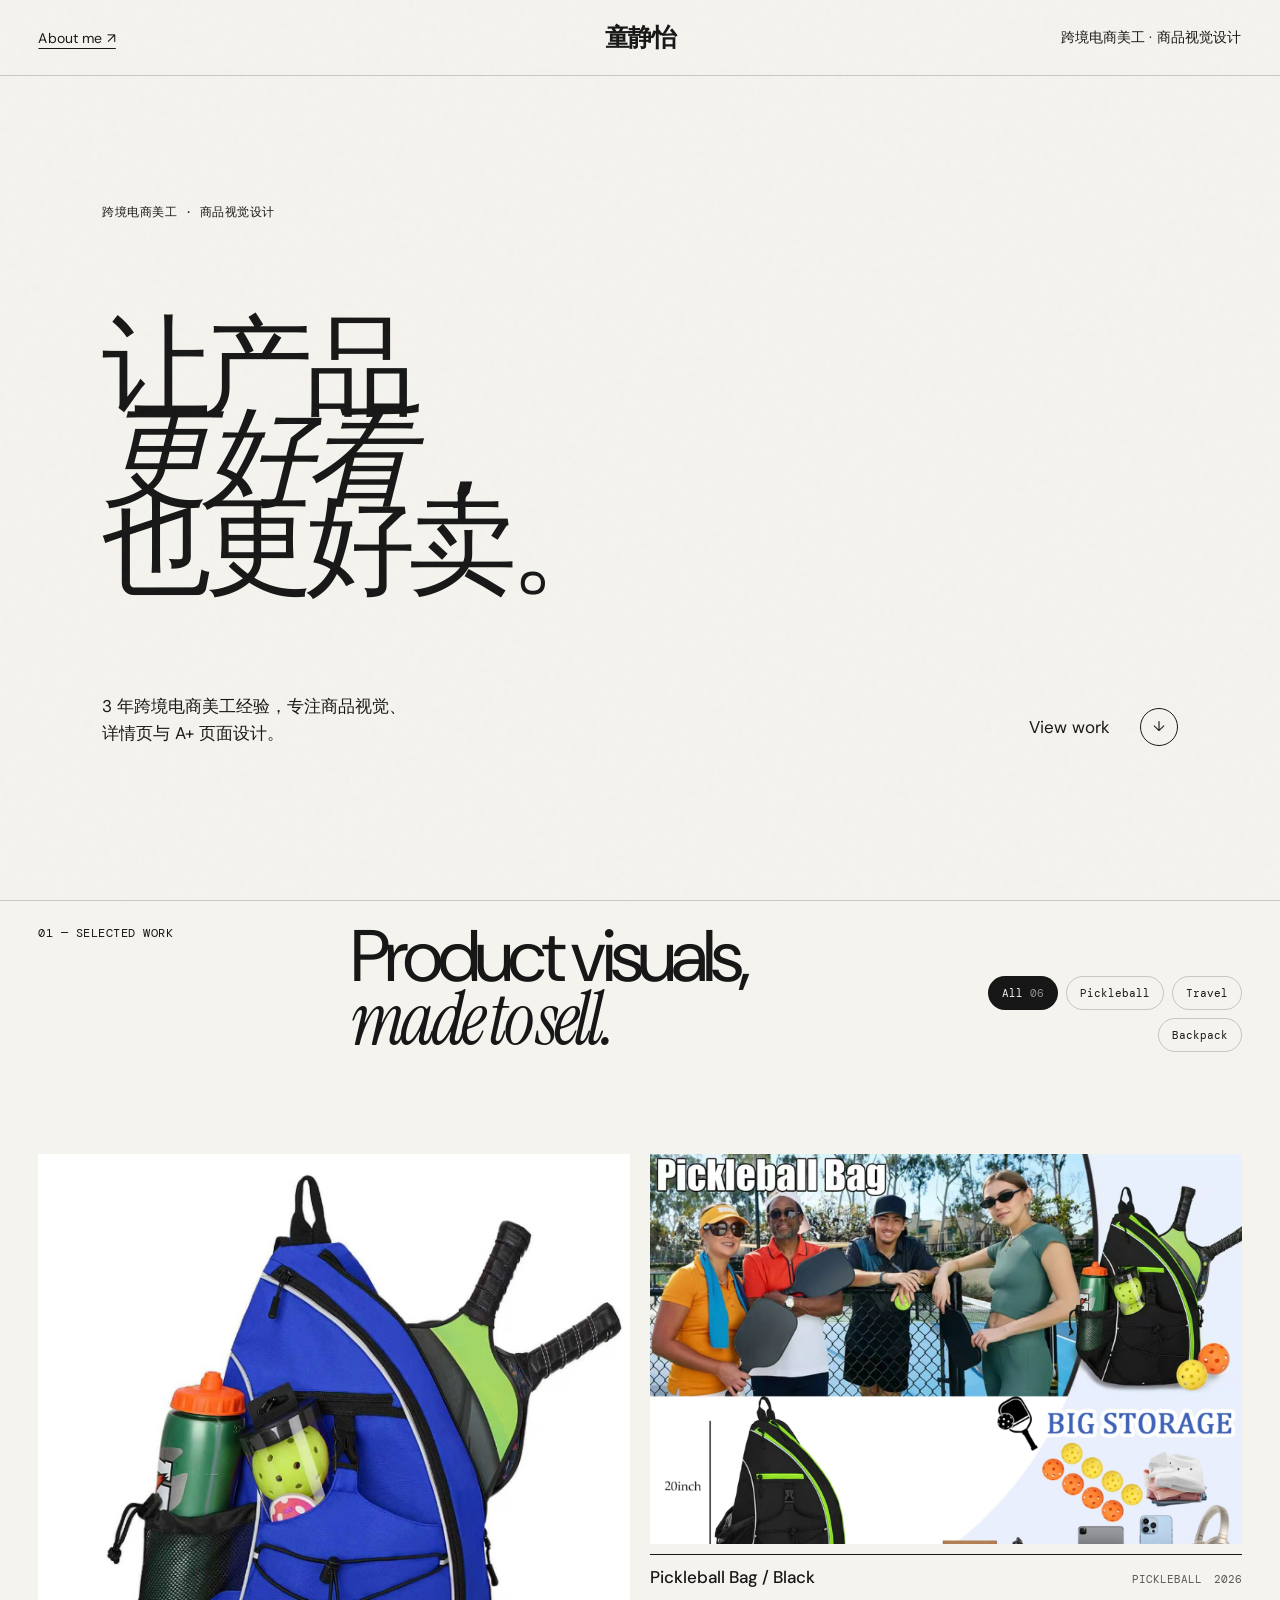
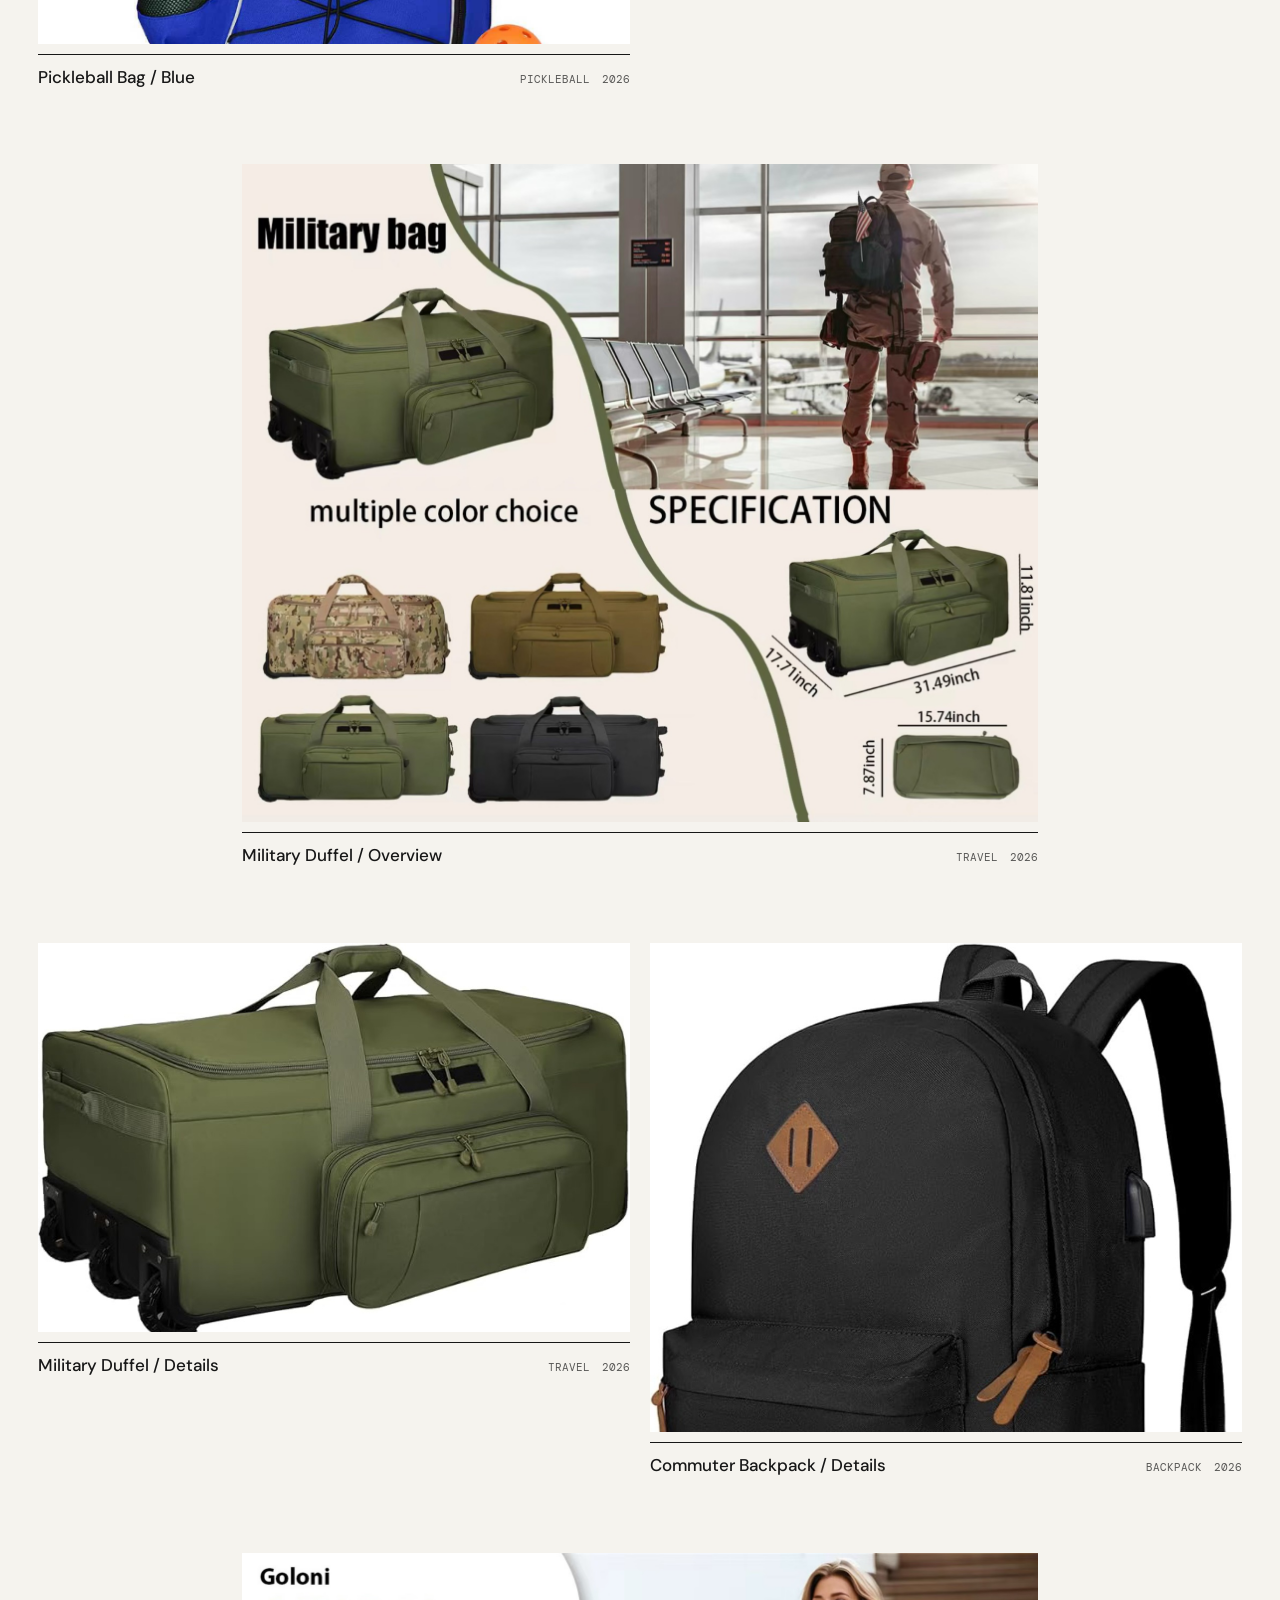
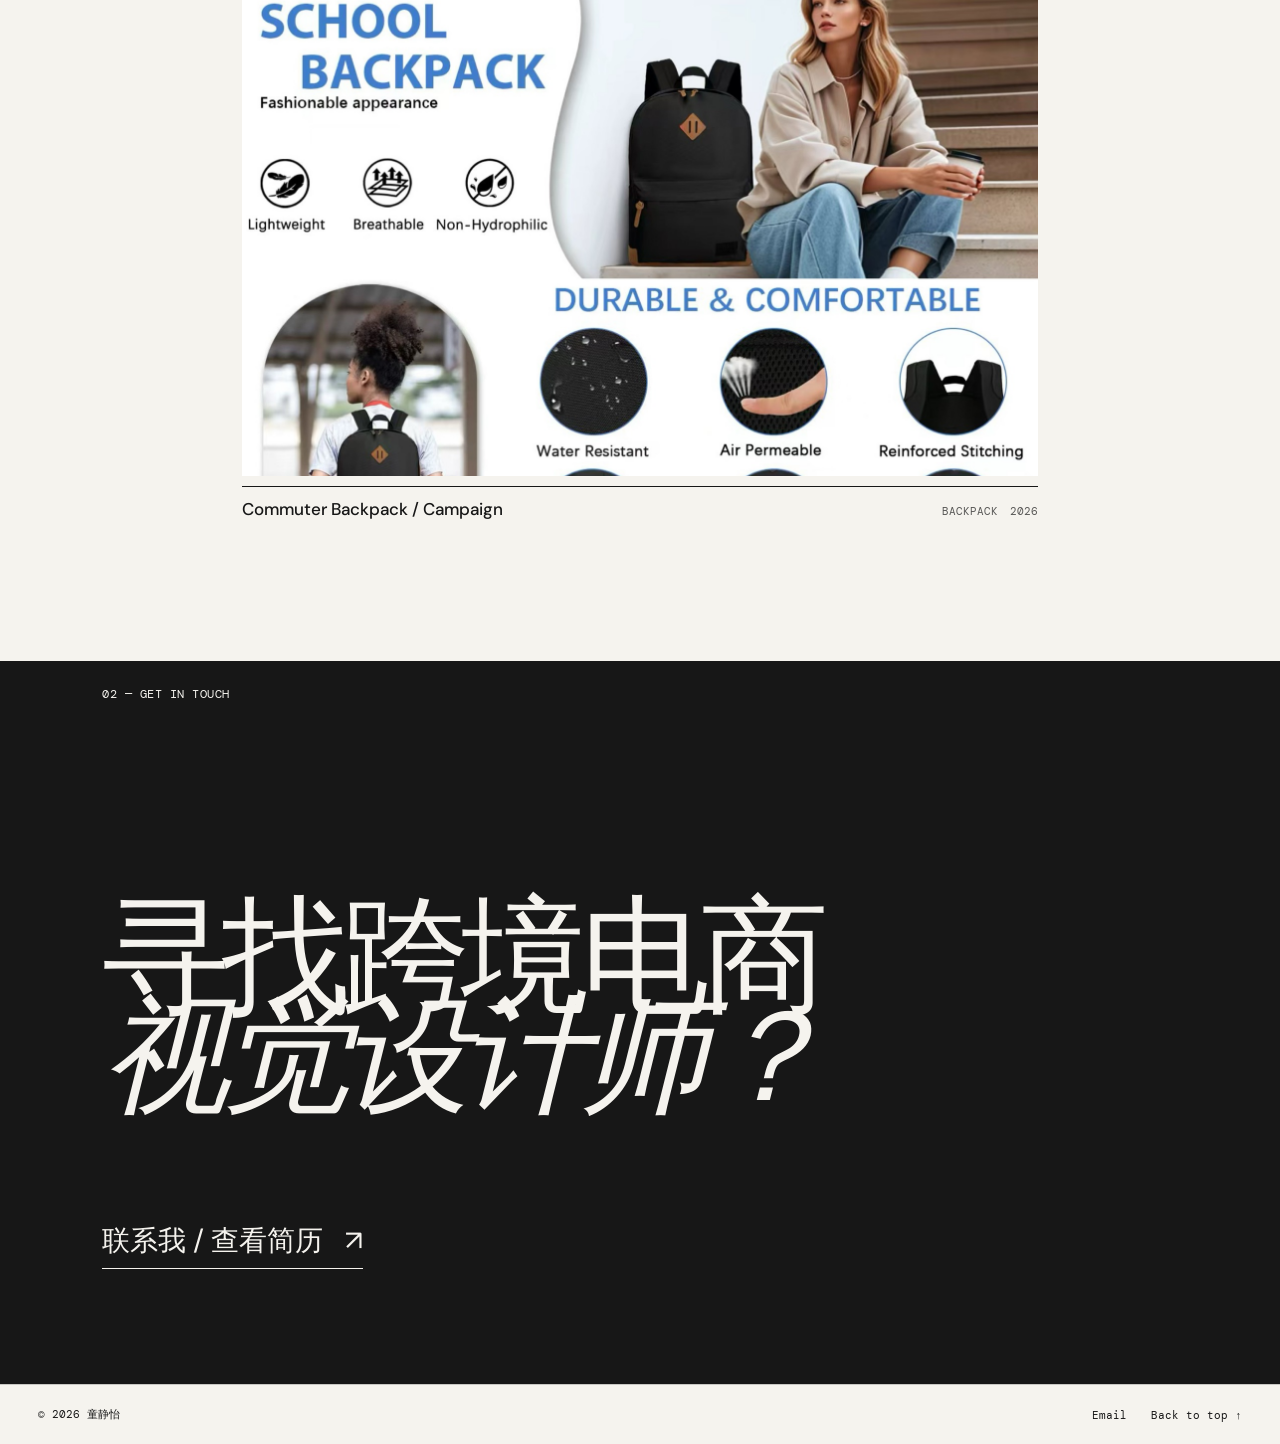
==== commit afb285e1: "Refine portfolio and resume layout" ====
--- a/index.html
+++ b/index.html
@@ -20,9 +20,9 @@
     <div class="noise" aria-hidden="true"></div>
 
     <header class="site-header">
+      <a class="header-link primary-nav" href="about.html">About me ↗</a>
       <a class="wordmark" href="#top" aria-label="回到页面顶部">童静怡</a>
       <p class="role">跨境电商美工 · 商品视觉设计</p>
-      <a class="header-link" href="about.html">About me ↗</a>
     </header>
 
     <main id="top">
@@ -52,12 +52,17 @@
         <div class="projects" id="projects" aria-live="polite"></div>
       </section>
 
+      <section class="home-contact" aria-labelledby="contact-title">
+        <p class="eyebrow">02 — Get in touch</p>
+        <h2 id="contact-title">寻找跨境电商<br /><em>视觉设计师？</em></h2>
+        <a class="contact-cta" href="about.html">联系我 / 查看简历 <span>↗</span></a>
+      </section>
+
     </main>
 
     <footer>
       <p>© <span id="year"></span> 童静怡</p>
       <div>
-        <a href="about.html">About me</a>
         <a href="mailto:2194847403@qq.com">Email</a>
         <a href="#top">Back to top ↑</a>
       </div>
--- a/style.css
+++ b/style.css
@@ -13,38 +13,40 @@
 body { background: var(--paper); color: var(--ink); font-family: var(--sans); margin: 0; }
 a { color: inherit; text-decoration: none; }
 button { color: inherit; font: inherit; }
+h1, h2, h3, p { margin-top: 0; }
+h1, h2 { font-weight: 400; letter-spacing: -.065em; }
+em { font-family: var(--serif); font-weight: 400; }
 
 .noise {
   background-image: url("data:image/svg+xml,%3Csvg viewBox='0 0 180 180' xmlns='http://www.w3.org/2000/svg'%3E%3Cfilter id='n'%3E%3CfeTurbulence type='fractalNoise' baseFrequency='.85' numOctaves='4' stitchTiles='stitch'/%3E%3C/filter%3E%3Crect width='100%25' height='100%25' filter='url(%23n)' opacity='.8'/%3E%3C/svg%3E");
   inset: 0; opacity: .035; pointer-events: none; position: fixed; z-index: 10;
 }
 
-.site-header, footer { align-items: center; display: flex; justify-content: space-between; padding: 22px 3vw; }
-.site-header { border-bottom: 1px solid var(--line); font-size: 11px; letter-spacing: .02em; position: relative; z-index: 1; }
-.wordmark { font-size: 19px; font-weight: 700; letter-spacing: -.04em; line-height: 1; }
-.role { margin: 0 0 0 80px; }
-.header-link { text-decoration: underline; text-decoration-thickness: 1px; text-underline-offset: 4px; }
+.site-header {
+  align-items: center; border-bottom: 1px solid var(--line); display: grid; grid-template-columns: 1fr auto 1fr;
+  font-size: 14px; letter-spacing: .01em; min-height: 76px; padding: 20px 3vw; position: relative; z-index: 1;
+}
+.primary-nav { justify-self: start; text-decoration: underline; text-decoration-thickness: 1px; text-underline-offset: 5px; }
+.wordmark { font-size: 25px; font-weight: 700; justify-self: center; letter-spacing: -.07em; line-height: 1; }
+.role { justify-self: end; margin: 0; }
+.eyebrow { font-family: var(--mono); font-size: 12px; letter-spacing: .04em; margin: 0; text-transform: uppercase; }
 
-.hero { min-height: calc(100vh - 69px); padding: 13vw 8vw 4vw; }
-.eyebrow { font-family: var(--mono); font-size: 10px; letter-spacing: .04em; margin: 0; text-transform: uppercase; }
-h1, h2, h3, p { margin-top: 0; }
-h1, h2 { font-weight: 400; letter-spacing: -.065em; }
-h1 { font-size: clamp(54px, 8.5vw, 142px); line-height: .86; margin: 10vw 0 8vw; max-width: 1300px; }
-em { font-family: var(--serif); font-weight: 400; }
-.hero-foot { align-items: flex-end; display: flex; font-size: 14px; justify-content: space-between; line-height: 1.5; }
+.hero { min-height: max(620px, calc(100svh - 76px)); padding: clamp(84px, 10vw, 150px) 8vw 70px; }
+.hero h1 { font-size: clamp(72px, 8.5vw, 155px); line-height: .82; margin: clamp(74px, 8vw, 130px) 0; max-width: 1300px; }
+.hero-foot { align-items: flex-end; display: flex; font-size: 17px; justify-content: space-between; line-height: 1.55; }
 .hero-foot p { margin: 0; }
 .scroll-cue { align-items: center; display: flex; gap: 30px; }
-.scroll-cue span { border: 1px solid var(--ink); border-radius: 100%; display: grid; height: 32px; place-items: center; transition: background .25s, color .25s; width: 32px; }
+.scroll-cue span { border: 1px solid var(--ink); border-radius: 100%; display: grid; font-size: 14px; height: 38px; place-items: center; transition: background .25s, color .25s; width: 38px; }
 .scroll-cue:hover span { background: var(--ink); color: var(--paper); }
 
-.work { border-top: 1px solid var(--line); padding: 22px 3vw 10vw; }
-.section-head { display: grid; grid-template-columns: 1fr 2fr 1fr; gap: 24px; margin-bottom: 8vw; }
-.section-head h2 { font-size: clamp(42px, 5.5vw, 86px); line-height: .87; margin: 0; }
-.filters { align-self: end; display: flex; flex-wrap: wrap; gap: 7px; justify-content: flex-end; }
-.filter { background: transparent; border: 1px solid var(--line); border-radius: 30px; cursor: pointer; font-family: var(--mono); font-size: 10px; padding: 8px 11px; transition: background .2s, color .2s; }
+.work { border-top: 1px solid var(--line); padding: 24px 3vw 11vw; }
+.section-head { display: grid; gap: 24px; grid-template-columns: 1fr 2fr 1fr; margin-bottom: 8vw; }
+.section-head h2 { font-size: clamp(48px, 5.7vw, 92px); line-height: .87; margin: 0; }
+.filters { align-self: end; display: flex; flex-wrap: wrap; gap: 8px; justify-content: flex-end; }
+.filter { background: transparent; border: 1px solid var(--line); border-radius: 30px; cursor: pointer; font-family: var(--mono); font-size: 11px; padding: 9px 13px; transition: background .2s, color .2s; }
 .filter span { opacity: .55; }
 .filter:hover, .filter.is-active { background: var(--ink); color: var(--paper); }
-.projects { display: grid; grid-template-columns: repeat(12, 1fr); gap: 6vw 1.5vw; }
+.projects { display: grid; gap: 6vw 1.5vw; grid-template-columns: repeat(12, 1fr); }
 .project { grid-column: span 6; }
 .project:nth-child(3n) { grid-column: 3 / span 8; }
 .project[hidden] { display: none; }
@@ -52,43 +54,65 @@
 .project-image { background: #dfd8cf; overflow: hidden; position: relative; }
 .project:nth-child(odd) .project-image { aspect-ratio: 1.21 / 1; }
 .project:nth-child(even) .project-image { aspect-ratio: 1.52 / 1; }
-.art { height: 100%; overflow: hidden; position: relative; transform: scale(1); transition: transform .7s cubic-bezier(.2,.8,.2,1); width: 100%; }
+.art { height: 100%; position: relative; transform: scale(1); transition: transform .7s cubic-bezier(.2,.8,.2,1); width: 100%; }
 .project-link:hover .art { transform: scale(1.04); }
 .art--image { display: block; object-fit: cover; object-position: center top; }
-.project-meta { align-items: baseline; border-top: 1px solid var(--ink); display: grid; gap: 12px; grid-template-columns: 1fr auto auto; margin-top: 10px; padding-top: 10px; }
-.project-meta h3 { font-size: 15px; font-weight: 500; margin: 0; }
-.project-meta p { font-family: var(--mono); font-size: 9px; margin: 0; opacity: .7; text-transform: uppercase; }
+.project-meta { align-items: baseline; border-top: 1px solid var(--ink); display: grid; gap: 12px; grid-template-columns: 1fr auto auto; margin-top: 10px; padding-top: 11px; }
+.project-meta h3 { font-size: 17px; font-weight: 500; margin: 0; }
+.project-meta p { font-family: var(--mono); font-size: 11px; margin: 0; opacity: .7; text-transform: uppercase; }
 
-footer { border-top: 1px solid var(--line); font-family: var(--mono); font-size: 10px; }
+.home-contact { background: var(--ink); color: var(--paper); min-height: 68vh; padding: 25px 8vw 9vw; }
+.home-contact h2 { font-size: clamp(64px, 10vw, 170px); line-height: .78; margin: 16vw 0 9vw; }
+.contact-cta { align-items: center; border-bottom: 1px solid currentColor; display: inline-flex; font-size: clamp(20px, 2.2vw, 34px); gap: 22px; padding-bottom: 8px; }
+.contact-cta span { display: inline-block; transition: transform .2s; }
+.contact-cta:hover span { transform: translate(5px, -5px); }
+
+footer { align-items: center; border-top: 1px solid var(--line); display: flex; font-family: var(--mono); font-size: 11px; justify-content: space-between; padding: 22px 3vw; }
 footer p { margin: 0; }
-footer div { display: flex; gap: 22px; }
+footer div { display: flex; gap: 24px; }
 
-.about-hero { min-height: calc(100vh - 69px); padding: 13vw 8vw 8vw; }
-.about-hero h1 { margin: 8vw 0 7vw; }
-.about-intro { display: grid; gap: 7vw; grid-template-columns: minmax(240px, 470px) 1fr; margin-left: 33%; }
-.about-intro > p { font-size: 17px; line-height: 1.65; margin: 0; }
-.contact-list { border-top: 1px solid var(--ink); font-family: var(--mono); font-size: 11px; margin: 0; max-width: 420px; }
-.contact-list div { border-bottom: 1px solid var(--line); display: grid; grid-template-columns: 80px 1fr; padding: 12px 0; }
-.contact-list dt, .contact-list dd { margin: 0; }
-.contact-list a:hover { text-decoration: underline; text-underline-offset: 4px; }
-.resume-section { border-top: 1px solid var(--line); display: grid; gap: 24px; grid-template-columns: 1fr 2fr; padding: 22px 8vw 11vw 3vw; }
-.resume-section > div { margin-top: 10vw; }
-.resume-section h2 { font-size: clamp(48px, 6.2vw, 100px); line-height: .87; margin: 0 0 8vw; }
-.skills { background: var(--ink); color: var(--paper); }
-.skill-list { border-top: 1px solid rgba(245, 243, 238, .5); list-style: none; margin: 0; max-width: 780px; padding: 0; }
-.skill-list li { border-bottom: 1px solid rgba(245, 243, 238, .25); font-size: clamp(18px, 2vw, 29px); letter-spacing: -.035em; line-height: 1.25; padding: 25px 0; }
-.timeline { list-style: none; margin: 0; max-width: 780px; padding: 0; }
-.timeline li, .education-card { border-top: 1px solid var(--ink); padding: 18px 0 35px; }
-.timeline-date { font-family: var(--mono); font-size: 10px; letter-spacing: .04em; margin-bottom: 28px; text-transform: uppercase; }
-.timeline h3, .education-card h3 { font-size: clamp(20px, 2.2vw, 32px); font-weight: 500; letter-spacing: -.04em; margin-bottom: 15px; }
-.timeline li > p:last-child, .education-card > p:last-child { font-size: 15px; line-height: 1.65; margin: 0; max-width: 580px; }
-.education-card { max-width: 780px; }
+/* Resume page */
+.resume-page { background: var(--ink); color: var(--paper); }
+.resume-page .site-header { border-color: rgba(245, 243, 238, .22); }
+.resume-hero { min-height: max(680px, calc(100svh - 76px)); padding: clamp(50px, 7vw, 110px) 3vw 3vw; position: relative; }
+.resume-hero h1 { font-size: clamp(112px, 15vw, 270px); line-height: .68; margin: 11vw 0 9vw; }
+.resume-hero h1 span { display: block; font-family: var(--serif); font-size: .43em; letter-spacing: -.035em; margin: 4vw 0 0 32%; }
+.resume-hero-bottom { align-items: end; display: grid; gap: 6vw; grid-template-columns: 1fr minmax(270px, 32vw); margin-left: 33%; }
+.resume-statement { font-size: clamp(20px, 2.1vw, 34px); letter-spacing: -.04em; line-height: 1.25; margin: 0; }
+.resume-contact-card { background: var(--accent); color: var(--ink); display: flex; flex-direction: column; font-family: var(--mono); gap: 12px; padding: 25px; }
+.resume-contact-card p { font-size: 10px; margin: 0 0 14px; text-transform: uppercase; }
+.resume-contact-card a { font-size: clamp(15px, 1.3vw, 20px); font-weight: 700; }
+.resume-contact-card a:hover { text-decoration: underline; text-underline-offset: 4px; }
+.resume-sheet { background: var(--paper); color: var(--ink); }
+.resume-row { border-top: 1px solid var(--line); display: grid; gap: 25px; grid-template-columns: 1fr 2fr; padding: 24px 8vw 10vw 3vw; }
+.resume-row > div { margin-top: 9vw; max-width: 860px; }
+.resume-row h2 { font-size: clamp(48px, 5.5vw, 92px); line-height: .88; margin: 0 0 5vw; }
+.resume-profile h2 { font-size: clamp(42px, 4.2vw, 72px); line-height: .97; }
+.resume-profile div > p { font-size: 19px; line-height: 1.65; margin: 0; max-width: 600px; }
+.skill-grid { border-top: 1px solid var(--ink); display: grid; grid-template-columns: 1fr 1fr; list-style: none; margin: 0; padding: 0; }
+.skill-grid li { border-bottom: 1px solid var(--line); font-size: clamp(18px, 1.8vw, 27px); letter-spacing: -.035em; line-height: 1.2; min-height: 180px; padding: 20px 30px 25px 0; }
+.skill-grid li:nth-child(odd) { border-right: 1px solid var(--line); padding-right: 30px; }
+.skill-grid li:nth-child(even) { padding-left: 30px; }
+.skill-grid span { display: block; font-family: var(--mono); font-size: 10px; margin-bottom: 52px; opacity: .6; }
+.timeline { border-top: 1px solid var(--ink); list-style: none; margin: 0; padding: 0; }
+.timeline li { border-bottom: 1px solid var(--line); display: grid; grid-template-columns: 150px 1fr; padding: 20px 0 34px; }
+.timeline-date { font-family: var(--mono); font-size: 10px; grid-row: span 3; letter-spacing: .04em; margin: 3px 0 0; }
+.timeline h3 { font-size: clamp(23px, 2.3vw, 35px); font-weight: 500; letter-spacing: -.045em; margin: 0 0 7px; }
+.timeline strong { font-family: var(--mono); font-size: 11px; font-weight: 400; margin-bottom: 18px; text-transform: uppercase; }
+.timeline li > p:last-child, .education-block > p:last-child { font-size: 16px; line-height: 1.65; margin: 0; max-width: 570px; }
+.education-block { border-top: 1px solid var(--ink); padding-top: 20px; }
+.education-block h2 { font-size: clamp(38px, 4.1vw, 68px); margin-bottom: 4vw; }
+.resume-contact-bottom { background: var(--accent); color: var(--ink); min-height: 68vh; padding: 25px 8vw 9vw; }
+.resume-contact-bottom h2 { font-size: clamp(68px, 10vw, 170px); line-height: .78; margin: 16vw 0 9vw; }
+.resume-page footer { border-color: rgba(245, 243, 238, .22); }
+
 @media (max-width: 720px) {
-  .site-header, footer { padding: 18px 5vw; }
+  .site-header { font-size: 12px; grid-template-columns: 1fr auto; min-height: 66px; padding: 18px 5vw; }
+  .wordmark { font-size: 21px; justify-self: end; }
   .role { display: none; }
-  .hero { min-height: calc(100vh - 60px); padding: 22vw 5vw 7vw; }
-  h1 { margin: 22vw 0 20vw; }
-  .hero-foot { align-items: flex-start; flex-direction: column; gap: 28px; }
+  .hero { min-height: calc(100svh - 66px); padding: 18vw 5vw 8vw; }
+  .hero h1 { font-size: clamp(60px, 16vw, 88px); margin: 20vw 0; }
+  .hero-foot { align-items: flex-start; flex-direction: column; font-size: 15px; gap: 28px; }
   .work { padding-left: 5vw; padding-right: 5vw; }
   .section-head { display: block; margin-bottom: 16vw; }
   .section-head h2 { margin: 12vw 0; }
@@ -98,14 +122,31 @@
   .project:nth-child(odd) .project-image, .project:nth-child(even) .project-image { aspect-ratio: 1.1 / 1; }
   .project-meta { grid-template-columns: 1fr auto; }
   .project-type { display: none; }
-  .about-hero { min-height: auto; padding: 22vw 5vw 18vw; }
-  .about-hero h1 { margin: 18vw 0; }
-  .about-intro { display: block; margin: 0; }
-  .about-intro > p { font-size: 16px; }
-  .contact-list { margin-top: 12vw; }
-  .resume-section { display: block; padding: 18px 5vw 18vw; }
-  .resume-section > div { margin-top: 20vw; }
-  .resume-section h2 { margin-bottom: 16vw; }
-  footer { align-items: flex-start; }
+  .home-contact { min-height: 56vh; padding: 20px 5vw 15vw; }
+  .home-contact h2 { font-size: clamp(58px, 16vw, 90px); margin: 28vw 0 18vw; }
+  .contact-cta { font-size: 18px; gap: 14px; }
+  footer { align-items: flex-start; font-size: 10px; padding: 20px 5vw; }
   footer div { flex-direction: column; gap: 8px; text-align: right; }
+
+  .resume-hero { min-height: calc(100svh - 66px); padding: 18vw 5vw 5vw; }
+  .resume-hero h1 { font-size: clamp(80px, 23vw, 130px); line-height: .72; margin: 22vw 0 20vw; }
+  .resume-hero h1 span { font-size: .5em; margin: 12vw 0 0; }
+  .resume-hero-bottom { display: block; margin: 0; }
+  .resume-statement { font-size: 20px; line-height: 1.35; }
+  .resume-contact-card { margin-top: 12vw; padding: 20px; }
+  .resume-row { display: block; padding: 20px 5vw 18vw; }
+  .resume-row > div { margin-top: 18vw; }
+  .resume-row h2 { font-size: clamp(44px, 12vw, 70px); margin-bottom: 14vw; }
+  .resume-profile h2 { font-size: clamp(38px, 10.5vw, 62px); }
+  .resume-profile div > p { font-size: 16px; }
+  .skill-grid { display: block; }
+  .skill-grid li, .skill-grid li:nth-child(odd), .skill-grid li:nth-child(even) { border-right: 0; min-height: 0; padding: 20px 0 26px; }
+  .skill-grid span { margin-bottom: 28px; }
+  .timeline li { display: block; padding: 20px 0 30px; }
+  .timeline-date { margin-bottom: 28px; }
+  .timeline h3 { font-size: 25px; }
+  .timeline strong { display: block; }
+  .education-block h2 { font-size: clamp(38px, 10vw, 60px); }
+  .resume-contact-bottom { min-height: 56vh; padding: 20px 5vw 15vw; }
+  .resume-contact-bottom h2 { font-size: clamp(58px, 16vw, 90px); margin: 28vw 0 18vw; }
 }
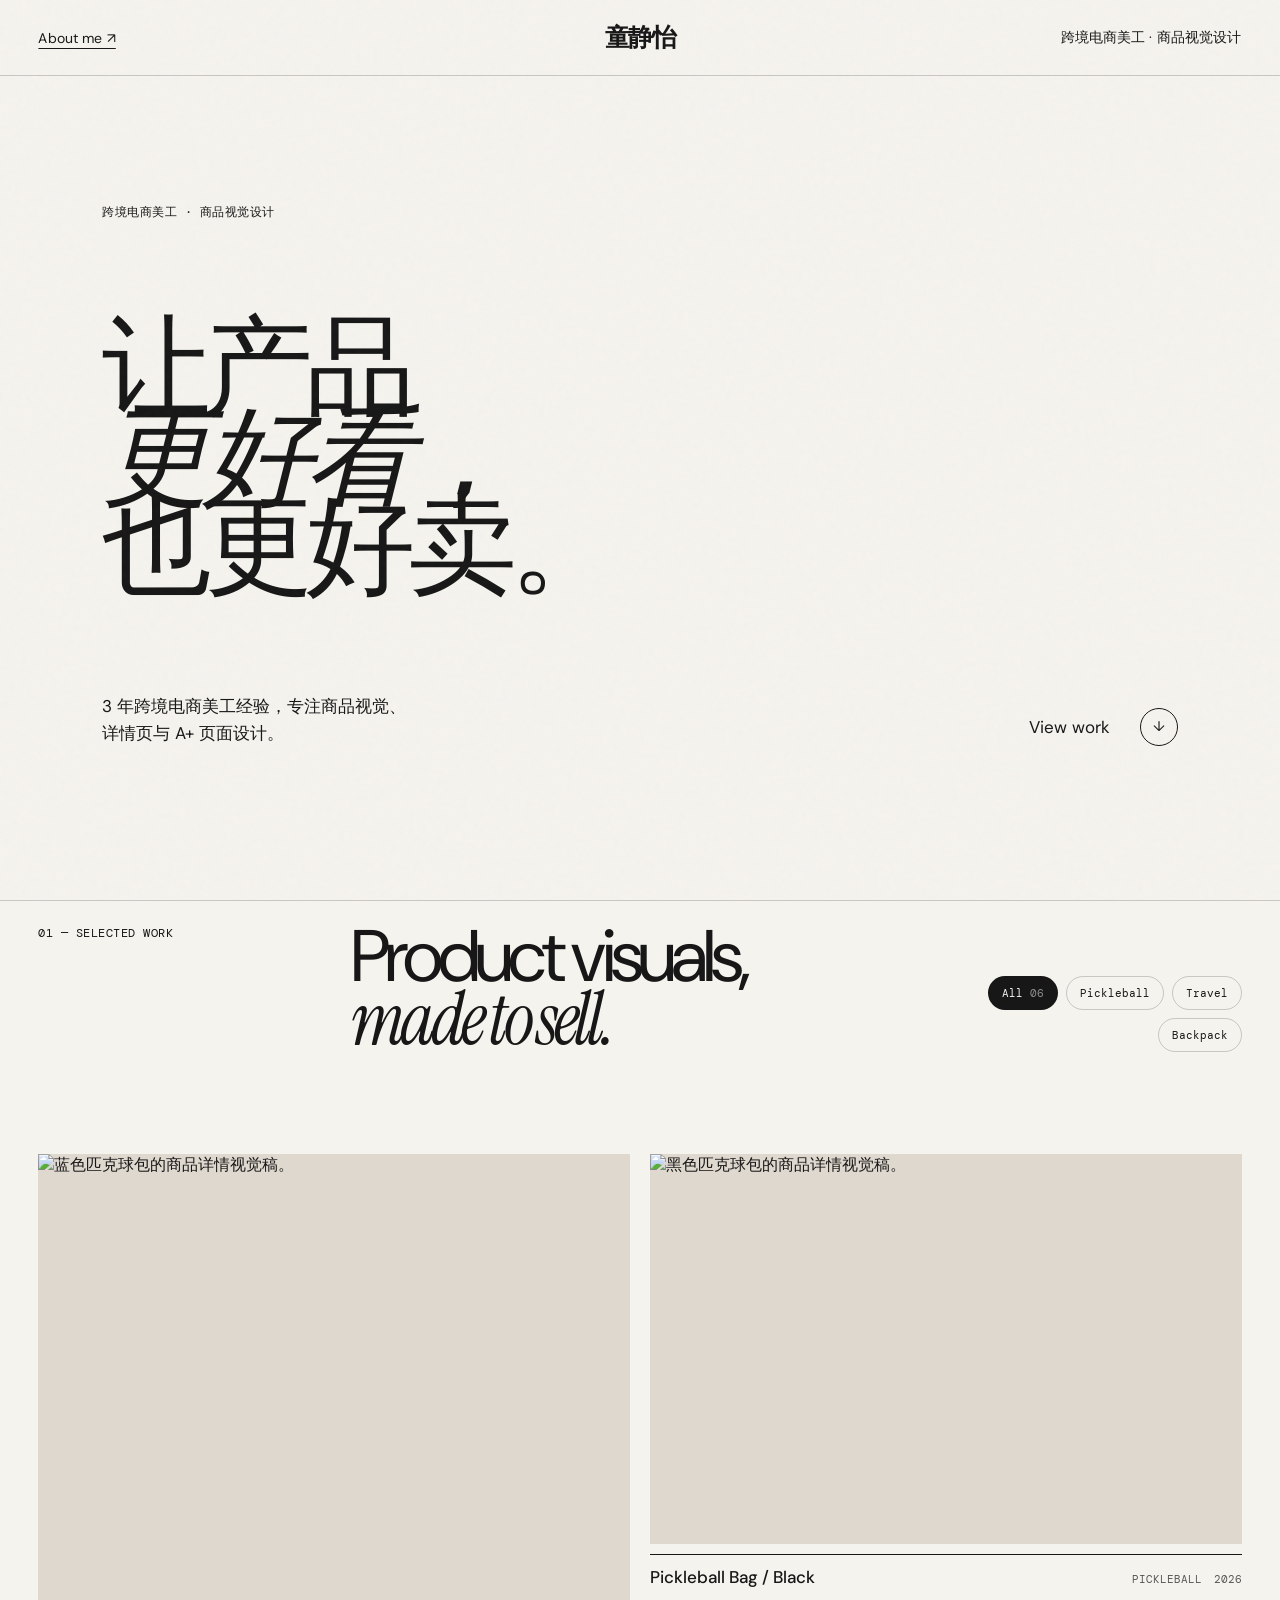
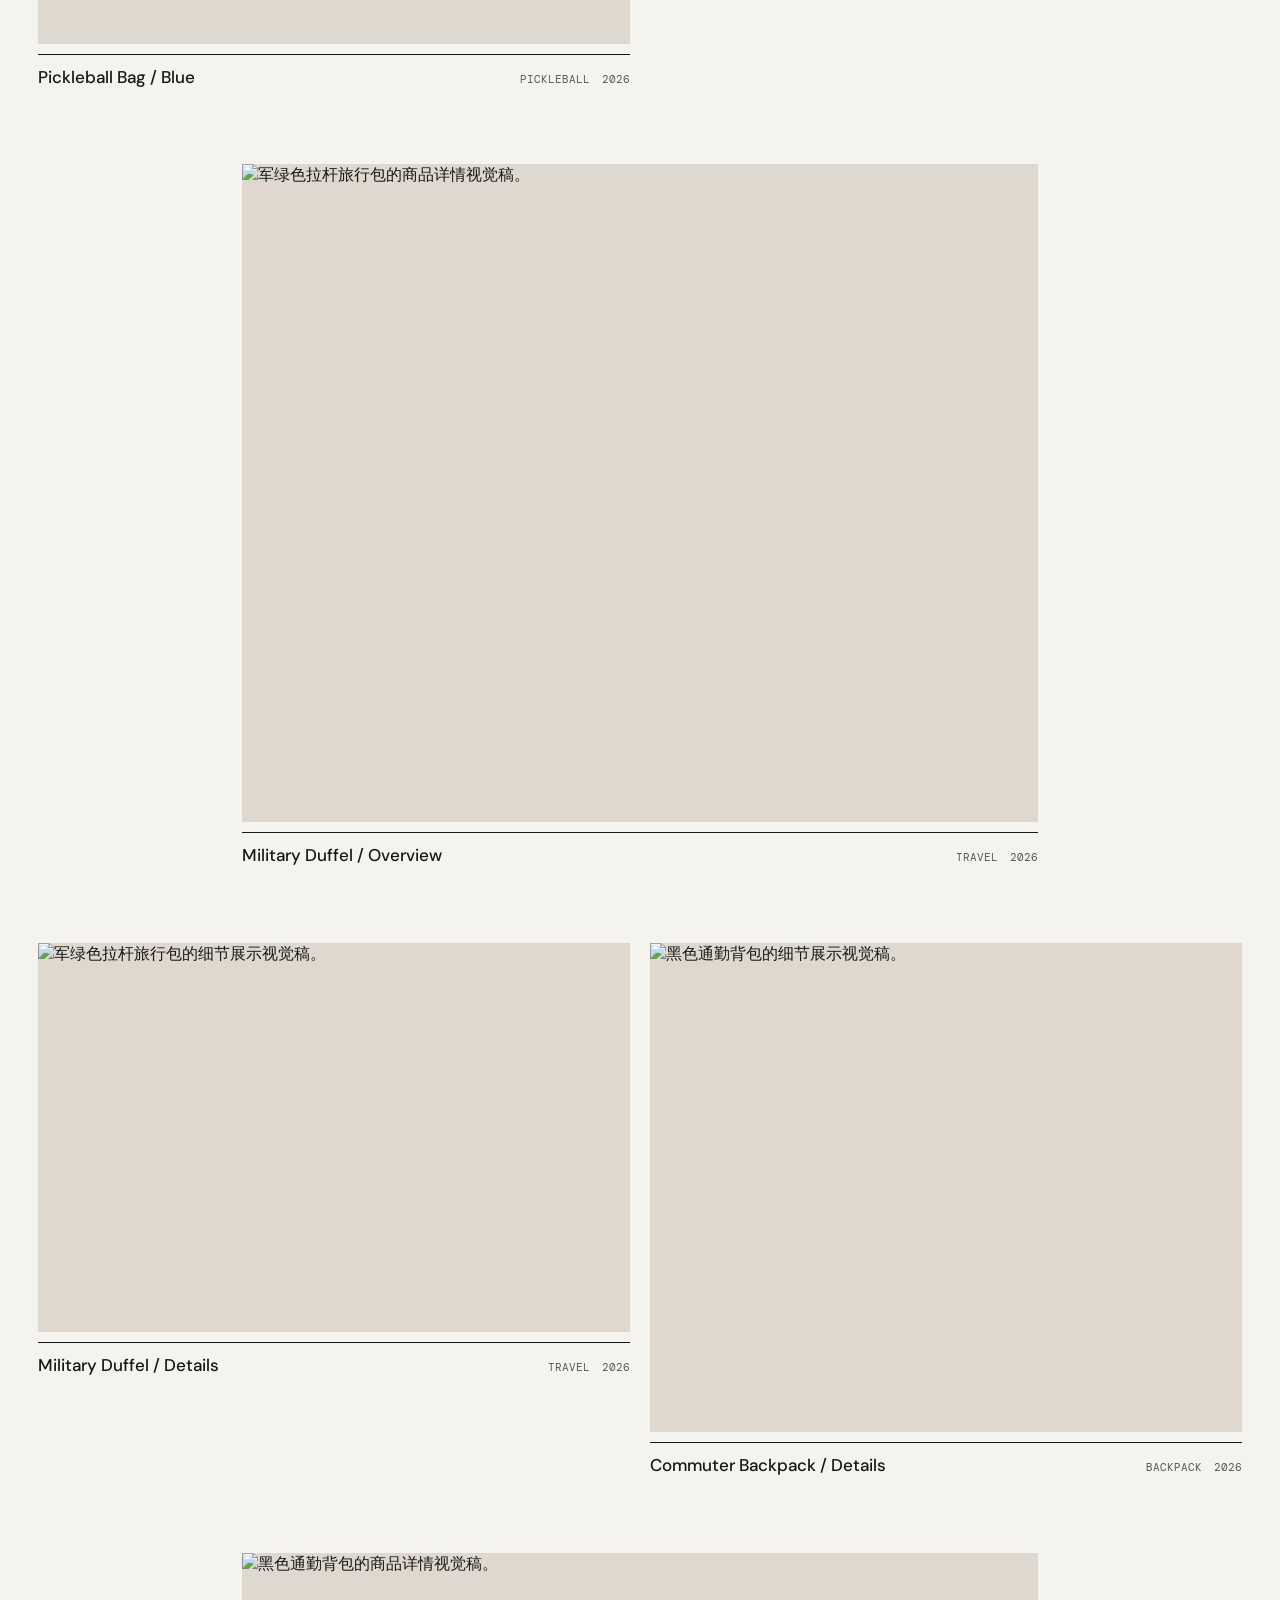
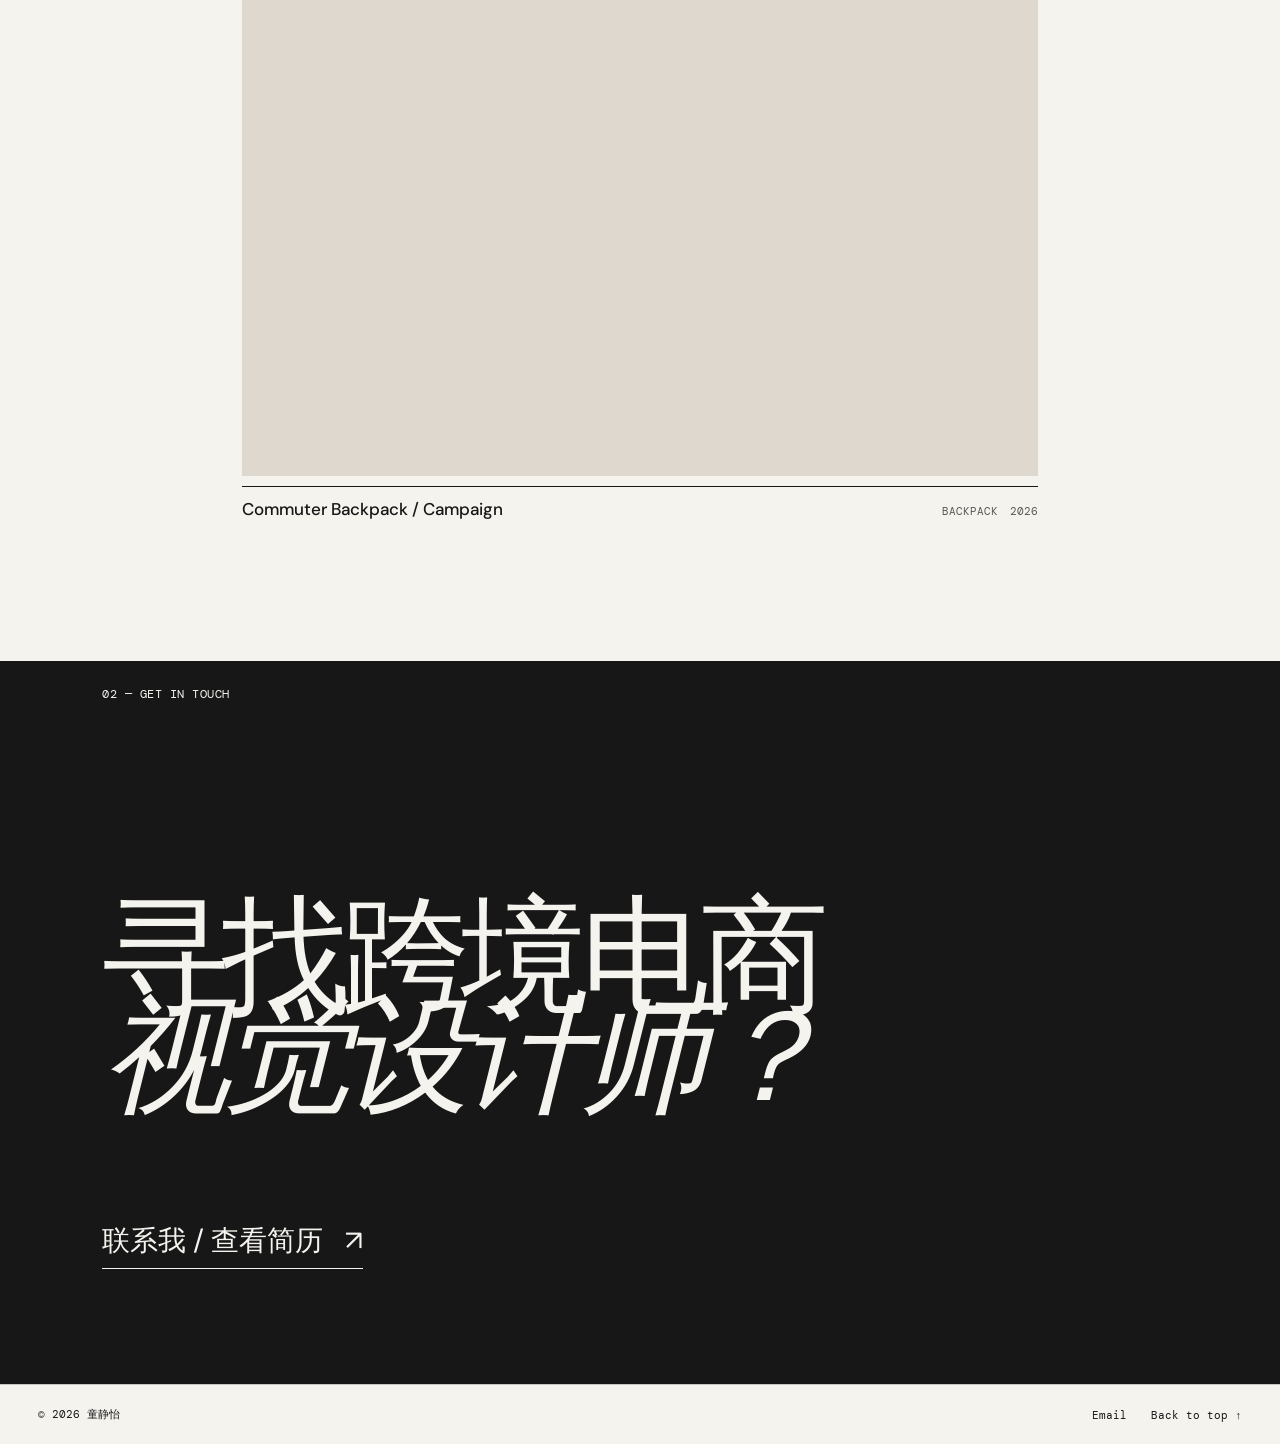
==== commit 3098ac16: "Refresh portfolio image script cache" ====
--- a/index.html
+++ b/index.html
@@ -80,6 +80,6 @@
         </a>
       </article>
     </template>
-    <script src="script.js"></script>
+    <script src="script.js?v=e89fdaa"></script>
   </body>
 </html>
